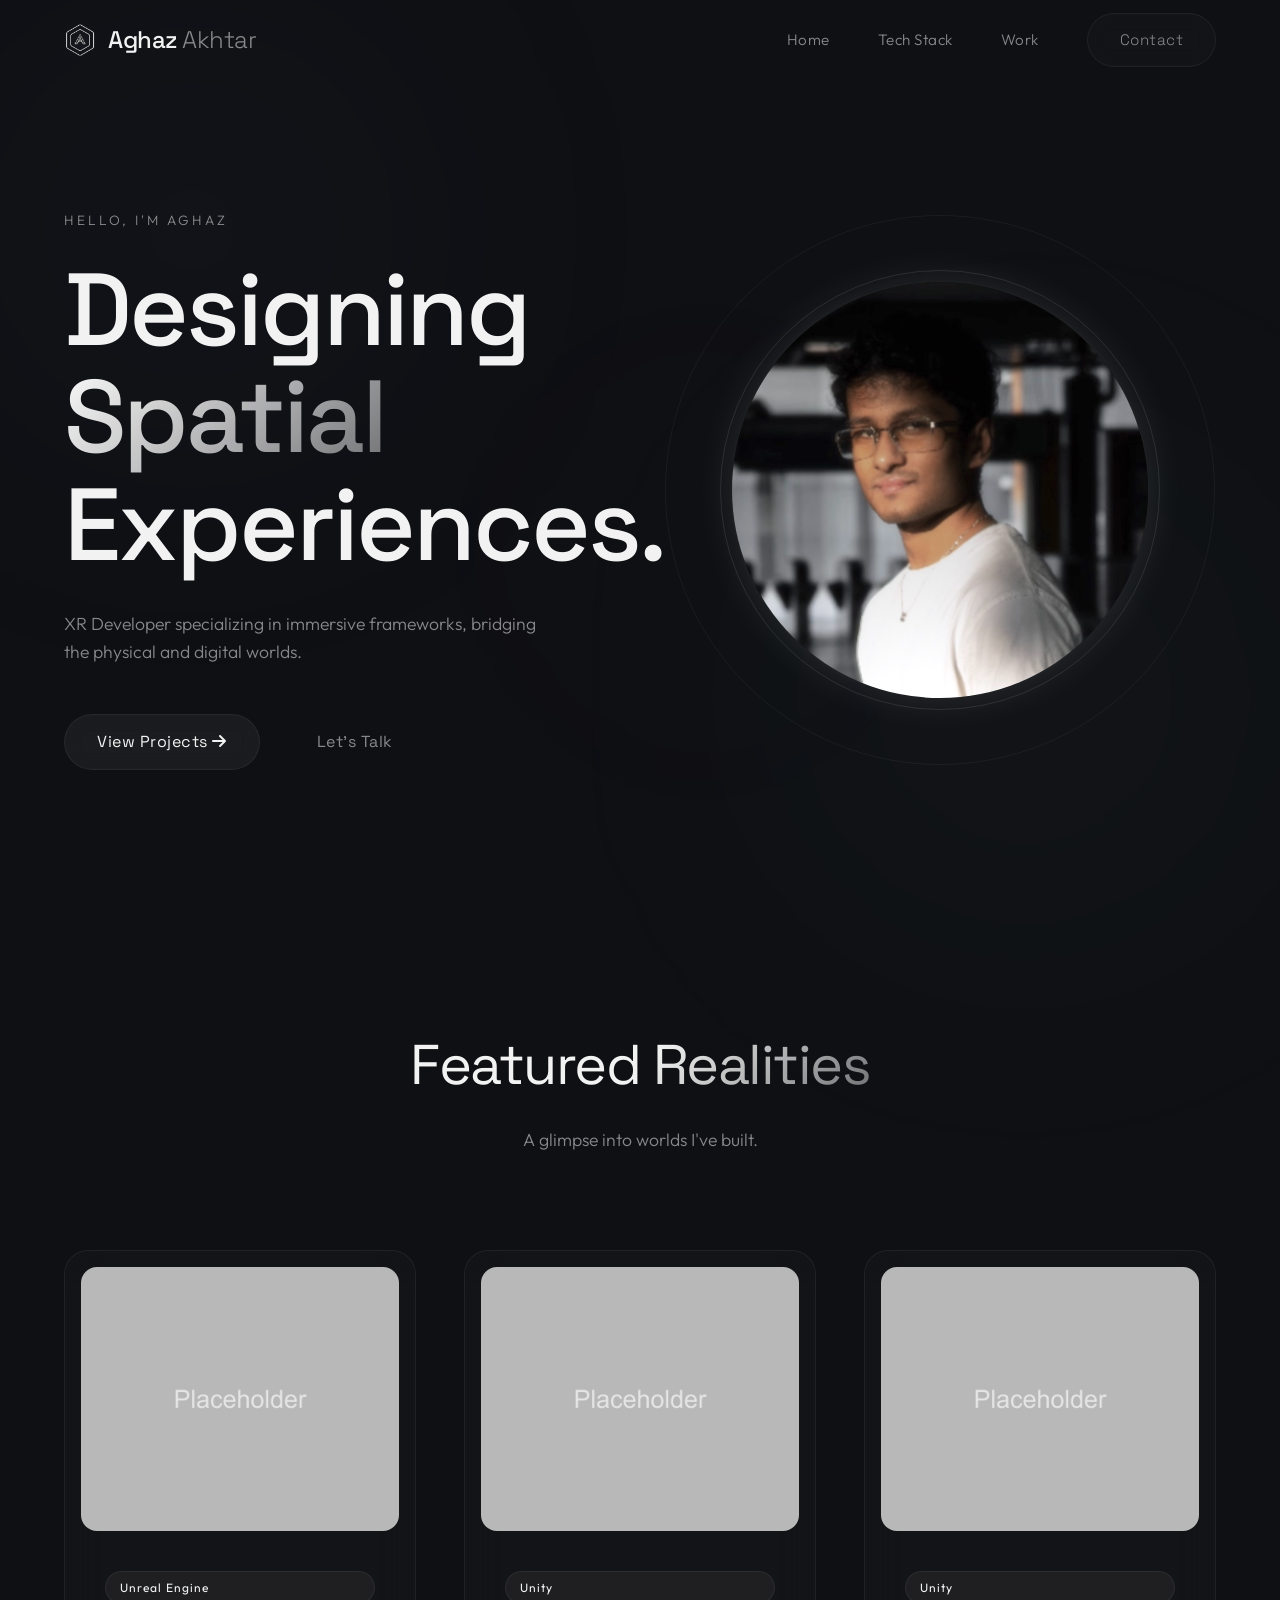
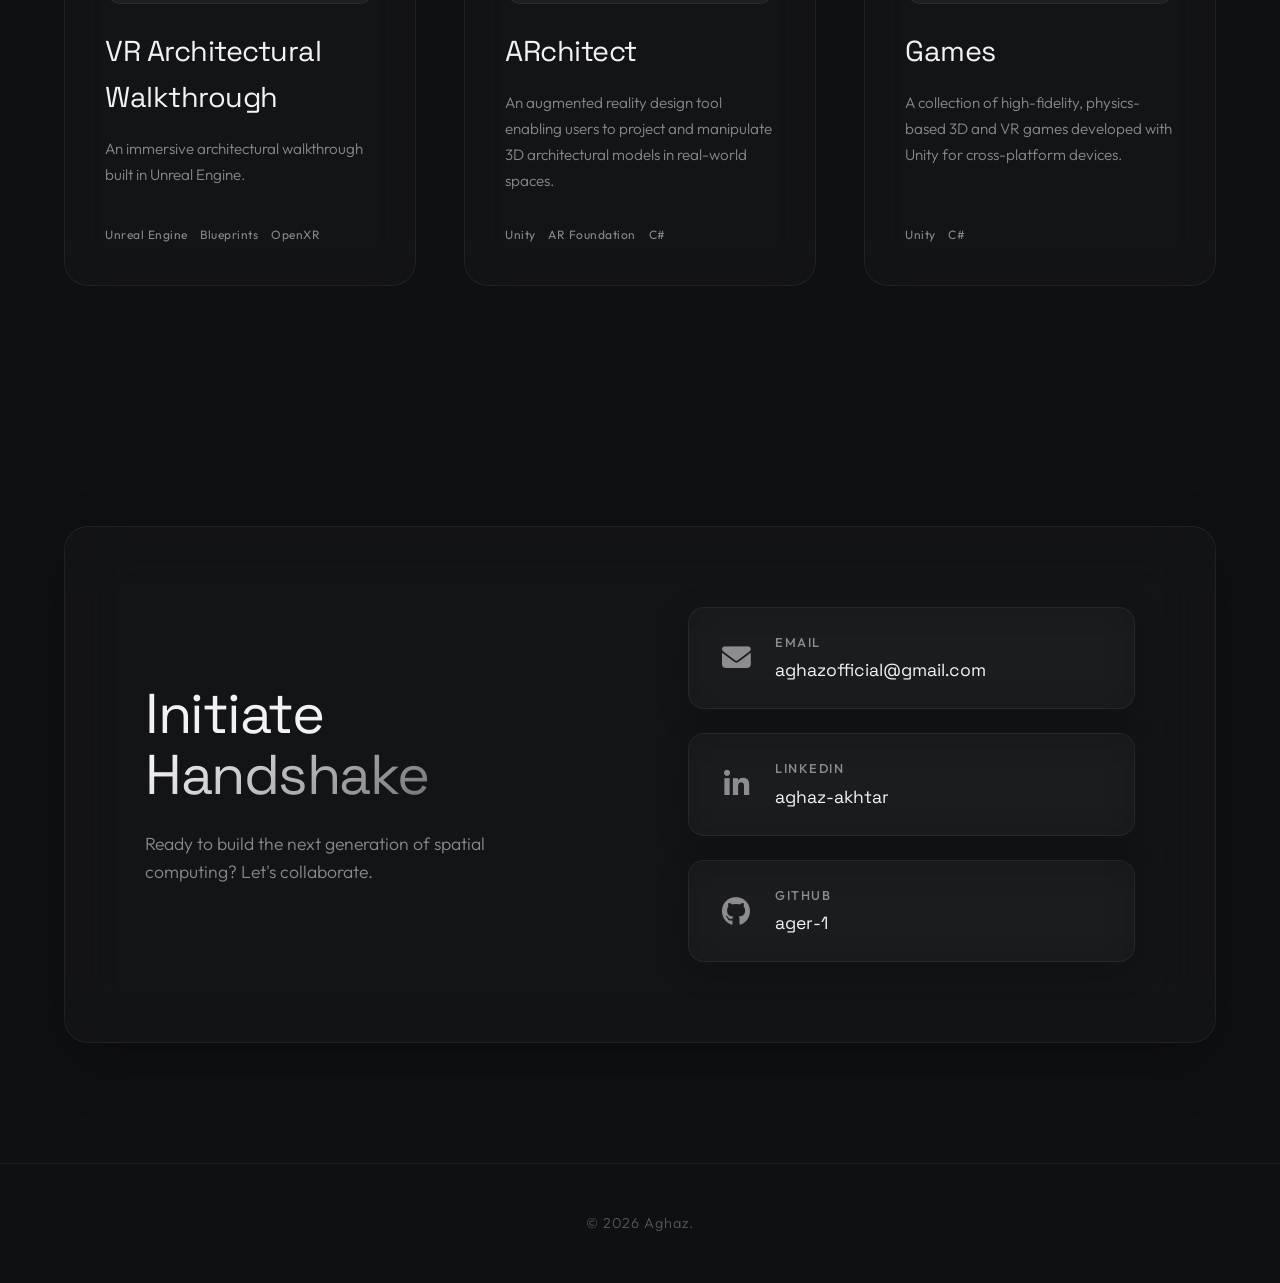
==== index.html @ 3c0ccfeb "Update index.html" ====
<!DOCTYPE html>
<html lang="en">

<head>
    <meta charset="UTF-8">
    <meta name="viewport" content="width=device-width, initial-scale=1.0">
    <title>Aghaz | Spatial & XR Developer</title>
    <link rel="icon" href="assets/icon.png" type="image/png">
    <!-- Modern Tech Fonts -->
    <link rel="preconnect" href="https://fonts.googleapis.com">
    <link rel="preconnect" href="https://fonts.gstatic.com" crossorigin>
    <link
        href="https://fonts.googleapis.com/css2?family=Outfit:wght@200;400;600;800&family=Space+Grotesk:wght@300;500;700&display=swap"
        rel="stylesheet">
    <!-- FontAwesome for standard icons -->
    <link rel="stylesheet" href="https://cdnjs.cloudflare.com/ajax/libs/font-awesome/6.4.0/css/all.min.css">
    <!-- Core Styles -->
    <link rel="stylesheet" href="style.css">
</head>

<body>

    <!-- Background Orbs for ambient lighting -->
    <div class="orb orb-1"></div>
    <div class="orb orb-2"></div>
    <div class="orb orb-3"></div>
    <div class="glow-grid"></div>

    <nav class="glass-nav">
        <div class="nav-container">
            <a href="index.html" class="logo-wrapper">
                <img src="assets/icon.png" alt="Logo" class="logo-icon" width="32" height="32">
                <span class="logo">Aghaz<span class="xr"> Akhtar</span></span>
            </a>
            <ul class="nav-links">
                <li><a href="index.html">Home</a></li>
                <li><a href="tech-stack.html">Tech Stack</a></li>
                <li><a href="work.html">Work</a></li>
                <li><a href="#contact" class="btn-glow">Contact</a></li>
            </ul>
            <div class="mobile-menu-btn"><i class="fas fa-bars"></i></div>
        </div>
    </nav>

    <main>
        <!-- Hero Section -->
        <section id="home" class="hero">
            <div class="hero-content reveal">
                <p class="subtitle">Hello, I'm Aghaz</p>
                <h1 class="title-primary">
                    Designing <br>
                    <span class="text-gradient">Spatial</span> <br>
                    Experiences.
                </h1>
                <p class="hero-desc">
                    XR Developer specializing in immersive frameworks, bridging the physical and digital
                    worlds.
                </p>
                <div class="hero-btns">
                    <a href="work.html" class="btn-primary">View Projects <i class="fa-solid fa-arrow-right"></i></a>
                    <a href="#contact" class="btn-secondary">Let's Talk</a>
                </div>
            </div>
            <div class="hero-hologram reveal delay-1">
                <div class="holo-box">
                    <img src="assets/main-img.PNG" alt="Aghaz Akhtar" class="hero-profile-img">
                    <div class="holo-ring hover-orbit"></div>
                    <div class="holo-ring orbit-reverse"></div>
                </div>
            </div>
        </section>



        <!-- Projects Section -->
        <section id="projects" class="projects-section section-padding">
            <div class="section-header reveal">
                <h2>Featured <span class="text-gradient">Realities</span></h2>
                <p>A glimpse into worlds I've built.</p>
            </div>

            <div class="projects-grid">
                <!-- Project 1 -->
                <div class="project-card tilt-card reveal">
                    <div class="card-inner">
                        <div class="card-img">
                            <img src="assets/f4b83d56-b4f0-48fc-87fa-9a10b0dc4668.png"
                                alt="VR Architectural Walkthrough">
                            <a href="work.html#VR-Arch-Walkthrough" class="card-overlay glass">
                                <span><i class="fa-solid fa-play"></i>Go to Project</span>
                            </a>
                        </div>
                        <div class="card-content">
                            <span class="badge">Unreal Engine</span>
                            <h3>VR Architectural Walkthrough</h3>
                            <p>An immersive architectural walkthrough built in Unreal Engine.</p>
                            <div class="card-tech">
                                <span>Unreal Engine</span><span>Blueprints</span><span>OpenXR</span>
                            </div>
                        </div>
                    </div>
                </div>

                <!-- Project 2 -->
                <div class="project-card tilt-card reveal delay-1">
                    <div class="card-inner">
                        <div class="card-img">
                            <img src="assets/f4b83d56-b4f0-48fc-87fa-9a10b0dc4668.png" alt="AR Architectural Design">
                            <a href="work.html#ARchitect" class="card-overlay glass">
                                <span><i class="fa-solid fa-link"></i>Go to Project</span>
                            </a>
                        </div>
                        <div class="card-content">
                            <span class="badge">Unity</span>
                            <h3>ARchitect</h3>
                            <p>An augmented reality design tool enabling users to project and manipulate 3D
                                architectural models in real-world spaces.</p>
                            <div class="card-tech">
                                <span>Unity</span><span>AR Foundation</span><span>C#</span>
                            </div>
                        </div>
                    </div>
                </div>

                <!-- Project 3 -->
                <div class="project-card tilt-card reveal delay-2">
                    <div class="card-inner">
                        <div class="card-img">
                            <img src="assets/f4b83d56-b4f0-48fc-87fa-9a10b0dc4668.png" alt="Unity XR Games">
                            <a href="work.html#Games" class="card-overlay glass">
                                <span><i class="fa-brands fa-app-store-ios"></i>Go to Project</span>
                            </a>
                        </div>
                        <div class="card-content">
                            <span class="badge">Unity</span>
                            <h3>Games</h3>
                            <p>A collection of high-fidelity, physics-based 3D and VR games developed with Unity for
                                cross-platform devices.</p>
                            <div class="card-tech">
                                <span>Unity</span><span>C#</span>
                            </div>
                        </div>
                    </div>
                </div>
            </div>
        </section>

        <!-- Contact Section -->
        <section id="contact" class="contact-section section-padding reveal">
            <div class="contact-container">
                <div class="contact-info">
                    <h2>Initiate <br><span class="text-gradient">Handshake</span></h2>
                    <p>Ready to build the next generation of spatial computing? Let's collaborate.</p>
                </div>
                <div class="contact-links">
                    <a href="mailto:aghazofficial@gmail.com" class="contact-card glass">
                        <i class="fa-solid fa-envelope"></i>
                        <div class="contact-card-content">
                            <span class="contact-label">Email</span>
                            <span class="contact-value">aghazofficial@gmail.com</span>
                        </div>
                        <i class="fa-solid fa-arrow-up-right-from-square contact-arrow"></i>
                    </a>
                    <a href="https://www.linkedin.com/in/aghaz-akhtar/" target="_blank" rel="noopener noreferrer"
                        class="contact-card glass">
                        <i class="fa-brands fa-linkedin-in"></i>
                        <div class="contact-card-content">
                            <span class="contact-label">LinkedIn</span>
                            <span class="contact-value">aghaz-akhtar</span>
                        </div>
                        <i class="fa-solid fa-arrow-up-right-from-square contact-arrow"></i>
                    </a>
                    <a href="https://github.com/ager-1" target="_blank" rel="noopener noreferrer"
                        class="contact-card glass">
                        <i class="fa-brands fa-github"></i>
                        <div class="contact-card-content">
                            <span class="contact-label">GitHub</span>
                            <span class="contact-value">ager-1</span>
                        </div>
                        <i class="fa-solid fa-arrow-up-right-from-square contact-arrow"></i>
                    </a>
                </div>
            </div>
        </section>

    </main>

    <footer class="footer">
        <p>© 2026 Aghaz.</p>
    </footer>

    <script src="script.js"></script>
</body>

</html>
---- style.css ----
:root {
    /* Color Palette */
    --bg-dark: #0f1013;
    --text-main: rgba(255, 255, 255, 0.95);
    --text-muted: rgba(255, 255, 255, 0.5);
    
    /* Frosted Glass Aesthetics */
    --glass-bg: rgba(255, 255, 255, 0.02);
    --glass-bg-hover: rgba(255, 255, 255, 0.04);
    --glass-border: rgba(255, 255, 255, 0.06);
    --glass-border-hover: rgba(255, 255, 255, 0.15);
    
    /* Soft Accents */
    --accent-light: rgba(255, 255, 255, 0.8);
    --accent-subtle: rgba(255, 255, 255, 0.2);
    
    /* Typography */
    --font-heading: 'Space Grotesk', sans-serif;
    --font-body: 'Outfit', sans-serif;
    
    /* Spacing */
    --nav-height: 80px;
    --radius-lg: 24px;
    --radius-md: 16px;
    --radius-sm: 8px;
    
    /* Transitions */
    --trans-smooth: all 0.5s cubic-bezier(0.25, 0.8, 0.25, 1);
}

* {
    margin: 0;
    padding: 0;
    box-sizing: border-box;
}

html {
    scroll-behavior: smooth;
}

body {
    background-color: var(--bg-dark);
    color: var(--text-main);
    font-family: var(--font-body);
    overflow-x: hidden;
    line-height: 1.6;
}

/* -------------------
   Background Effects
   ------------------- */
.glow-grid {
    position: fixed;
    top: 0;
    left: 0;
    width: 100vw;
    height: 100vh;
    background-image: radial-gradient(rgba(255, 255, 255, 0.02) 1px, transparent 1px);
    background-size: 40px 40px;
    z-index: -2;
    pointer-events: none;
    opacity: 0.5;
}

.orb {
    position: fixed;
    border-radius: 50%;
    filter: blur(150px);
    z-index: -1;
    pointer-events: none;
    opacity: 0.6;
}

.orb-1 {
    top: -10%;
    left: -10%;
    width: 50vw;
    height: 50vw;
    background: radial-gradient(circle, rgba(140, 160, 255, 0.12) 0%, rgba(0,0,0,0) 70%);
}

.orb-2 {
    bottom: -20%;
    right: -10%;
    width: 60vw;
    height: 60vw;
    background: radial-gradient(circle, rgba(160, 240, 255, 0.08) 0%, rgba(0,0,0,0) 70%);
}

.orb-3 {
    top: 40%;
    left: 40%;
    width: 30vw;
    height: 30vw;
    background: radial-gradient(circle, rgba(230, 200, 255, 0.08) 0%, rgba(0,0,0,0) 70%);
    animation: drift 30s infinite alternate cubic-bezier(0.5, 0, 0.5, 1);
}

@keyframes drift {
    0% { transform: translate(0, 0); }
    100% { transform: translate(15vw, 15vh); }
}

/* -------------------
   Utilities
   ------------------- */
.text-gradient {
    /* Subtle silver/white shine */
    background: linear-gradient(135deg, rgba(255,255,255,1) 0%, rgba(255,255,255,0.4) 100%);
    -webkit-background-clip: text;
    -webkit-text-fill-color: transparent;
    background-clip: text;
}

.glass {
    background: var(--glass-bg);
    backdrop-filter: blur(24px) saturate(120%);
    -webkit-backdrop-filter: blur(24px) saturate(120%);
    border: 1px solid var(--glass-border);
    box-shadow: 0 8px 32px 0 rgba(0, 0, 0, 0.2);
}

.glass-dark {
    background: rgba(10, 10, 15, 0.3);
    backdrop-filter: blur(24px) saturate(120%);
    -webkit-backdrop-filter: blur(24px) saturate(120%);
    border: 1px solid var(--glass-border);
    box-shadow: 0 4px 24px rgba(0, 0, 0, 0.3);
}

.section-padding {
    padding: 120px 5%;
}

.w-100 { width: 100%; }

/* Buttons */
.btn-primary, .btn-secondary, .btn-glow {
    display: inline-block;
    padding: 14px 32px;
    border-radius: 50px;
    font-weight: 400;
    font-family: var(--font-heading);
    letter-spacing: 0.5px;
    text-decoration: none;
    transition: var(--trans-smooth);
    cursor: pointer;
    border: 1px solid var(--glass-border);
}

.btn-primary {
    background: rgba(255, 255, 255, 0.05);
    color: var(--text-main);
    backdrop-filter: blur(10px);
    -webkit-backdrop-filter: blur(10px);
}

.btn-primary:hover {
    background: rgba(255, 255, 255, 0.1);
    border-color: var(--glass-border-hover);
    transform: translateY(-2px);
    box-shadow: 0 8px 24px rgba(0, 0, 0, 0.2);
}

.btn-secondary {
    background: transparent;
    color: var(--text-muted);
    border: 1px solid transparent;
}

.btn-secondary:hover {
    color: var(--text-main);
}

.btn-glow {
    background: rgba(255, 255, 255, 0.02);
    border: 1px solid var(--glass-border);
    color: var(--text-main);
    backdrop-filter: blur(10px);
}

.btn-glow:hover {
    background: rgba(255, 255, 255, 0.1);
    border-color: rgba(255, 255, 255, 0.3);
}

/* -------------------
   Navigation
   ------------------- */
.glass-nav {
    position: fixed;
    top: 0;
    width: 100%;
    z-index: 100;
    transition: var(--trans-smooth);
    background: transparent;
}

.glass-nav.scrolled {
    background: rgba(15, 16, 19, 0.5);
    backdrop-filter: blur(24px) saturate(120%);
    -webkit-backdrop-filter: blur(24px) saturate(120%);
    border-bottom: 1px solid var(--glass-border);
}

.nav-container {
    display: flex;
    justify-content: space-between;
    align-items: center;
    height: var(--nav-height);
    max-width: 1400px;
    margin: 0 auto;
    padding: 0 5%;
}

.logo-wrapper {
    display: flex;
    align-items: center;
    gap: 0.75rem;
    text-decoration: none;
    transition: var(--trans-smooth);
}

.logo-wrapper:hover {
    opacity: 0.9;
    transform: translateY(-1px);
}

.logo-icon {
    width: 32px;
    height: 32px;
    object-fit: contain;
    filter: drop-shadow(0 0 8px rgba(255, 255, 255, 0.15));
    transition: var(--trans-smooth);
}

.logo-wrapper:hover .logo-icon {
    filter: drop-shadow(0 0 12px rgba(255, 255, 255, 0.3));
    transform: scale(1.05);
}

.logo {
    font-family: var(--font-heading);
    font-size: 1.5rem;
    font-weight: 500;
    letter-spacing: -0.5px;
    color: var(--text-main);
    margin: 0;
}

.xr {
    color: var(--text-muted);
    font-weight: 300;
}

.nav-links {
    display: flex;
    list-style: none;
    gap: 3rem;
    align-items: center;
}

.nav-links a {
    color: var(--text-muted);
    text-decoration: none;
    font-weight: 300;
    font-size: 0.95rem;
    letter-spacing: 0.5px;
    transition: var(--trans-smooth);
}

.nav-links a:hover, .nav-links a.active {
    color: var(--text-main);
}

.mobile-menu-btn {
    display: none;
    font-size: 1.2rem;
    cursor: pointer;
    color: var(--text-main);
}

/* -------------------
   Hero Section
   ------------------- */
.hero {
    min-height: 100vh;
    display: flex;
    align-items: center;
    justify-content: space-between;
    padding: 0 5%;
    max-width: 1400px;
    margin: 0 auto;
    padding-top: var(--nav-height);
}

.hero-content {
    flex: 1;
    max-width: 650px;
}

.subtitle {
    font-family: var(--font-body);
    color: var(--text-muted);
    font-weight: 300;
    letter-spacing: 3px;
    text-transform: uppercase;
    font-size: 0.85rem;
    margin-bottom: 1.5rem;
}

.title-primary {
    font-family: var(--font-heading);
    font-size: clamp(3.5rem, 8vw, 6.5rem);
    line-height: 1.05;
    margin-bottom: 2rem;
    font-weight: 500;
    letter-spacing: -3px;
}

.hero-desc {
    font-size: 1.1rem;
    color: var(--text-muted);
    font-weight: 300;
    margin-bottom: 3rem;
    max-width: 480px;
}

.hero-btns {
    display: flex;
    gap: 1.5rem;
    align-items: center;
}

/* Minimalist Ring Animation for Hero */
.hero-hologram {
    flex: 1;
    display: flex;
    justify-content: center;
    perspective: 1000px;
}

.holo-box {
    position: relative;
    width: 550px;
    height: 550px;
    transform-style: preserve-3d;
    animation: float 8s ease-in-out infinite;
}

.hero-profile-img {
    position: absolute;
    top: 50%;
    left: 50%;
    transform: translate(-50%, -50%);
    width: 420px;
    height: 420px;
    object-fit: cover;
    border-radius: 50%;
    border: 2px solid var(--glass-border);
    box-shadow: 0 0 40px rgba(255, 255, 255, 0.1);
    z-index: 2;
    transition: var(--trans-smooth);
    filter: grayscale(20%);
}

.hero-profile-img:hover {
    filter: grayscale(0%);
    box-shadow: 0 0 60px rgba(255, 255, 255, 0.2);
    border-color: var(--glass-border-hover);
    transform: translate(-50%, -50%) scale(1.02);
}

.holo-ring {
    position: absolute;
    top: 0;
    left: 0;
    width: 100%;
    height: 100%;
    border: 1px solid rgba(255, 255, 255, 0.15);
    border-radius: 50%;
}

.hover-orbit {
    animation: orbitX 20s linear infinite;
    border-color: rgba(255, 255, 255, 0.05);
}

.orbit-reverse {
    border-color: rgba(255, 255, 255, 0.1);
    animation: orbitY 25s linear infinite reverse;
    width: 80%;
    height: 80%;
    top: 10%;
    left: 10%;
}

@keyframes float {
    0%, 100% { transform: translateY(0) rotateX(15deg) rotateY(15deg); }
    50% { transform: translateY(-20px) rotateX(20deg) rotateY(10deg); }
}

@keyframes pulse {
    0% { transform: translate(-50%, -50%) scale(0.95); opacity: 0.6; }
    100% { transform: translate(-50%, -50%) scale(1.05); opacity: 1; }
}

@keyframes orbitX {
    0% { transform: rotateX(0deg) rotateY(0deg) rotateZ(0deg); }
    100% { transform: rotateX(360deg) rotateY(180deg) rotateZ(360deg); }
}

@keyframes orbitY {
    0% { transform: rotateX(45deg) rotateY(0deg) rotateZ(0deg); }
    100% { transform: rotateX(45deg) rotateY(360deg) rotateZ(360deg); }
}

/* -------------------
   Skills Marquee
   ------------------- */
.skills-banner {
    padding: 30px 0;
    background: rgba(255, 255, 255, 0.01);
    border-top: 1px solid var(--glass-border);
    border-bottom: 1px solid var(--glass-border);
    overflow: hidden;
}

.marquee-wrapper {
    display: flex;
    width: max-content;
}

.marquee {
    display: flex;
    align-items: center;
    gap: 4rem;
    animation: scroll-left 80s linear infinite;
    padding-right: 4rem;
}

.marquee-item {
    display: flex;
    align-items: center;
    gap: 0.75rem;
}

.marquee span {
    font-family: var(--font-heading);
    font-size: 1.2rem;
    font-weight: 300;
    letter-spacing: 2px;
    color: var(--text-muted);
}

.marquee i {
    font-size: 1.5rem;
    color: var(--text-muted);
    opacity: 0.5;
}

@keyframes scroll-left {
    0% { transform: translateX(0); }
    100% { transform: translateX(-50%); }
}

/* -------------------
   Projects Section
   ------------------- */
.section-header {
    text-align: center;
    margin-bottom: 6rem;
}

.section-header h2 {
    font-family: var(--font-heading);
    font-size: 3.5rem;
    font-weight: 400;
    letter-spacing: -1.5px;
    margin-bottom: 1rem;
}

.section-header p {
    color: var(--text-muted);
    font-size: 1.1rem;
    font-weight: 300;
}

.projects-grid {
    display: grid;
    grid-template-columns: repeat(auto-fit, minmax(350px, 1fr));
    gap: 3rem;
    max-width: 1400px;
    margin: 0 auto;
}

/* Minimalist Tilt Card */
.tilt-card {
    perspective: 1500px;
    display: flex;
    flex-direction: column;
}

.card-inner {
    border-radius: var(--radius-lg);
    background: var(--glass-bg);
    border: 1px solid var(--glass-border);
    backdrop-filter: blur(20px);
    -webkit-backdrop-filter: blur(20px);
    overflow: hidden;
    transition: transform 0.2s ease-out, box-shadow 0.2s ease-out, border 0.5s ease;
    transform-style: preserve-3d;
    position: relative;
    display: flex;
    flex-direction: column;
    height: 100%;
    flex-grow: 1;
}

.card-inner:hover {
    border-color: var(--glass-border-hover);
}

.card-img {
    height: 280px;
    position: relative;
    overflow: hidden;
    padding: 1rem;
    padding-bottom: 0;
}

.card-img img {
    width: 100%;
    height: 100%;
    object-fit: cover;
    border-radius: var(--radius-md);
    transition: transform 0.8s cubic-bezier(0.25, 0.8, 0.25, 1);
    filter: brightness(0.9) grayscale(20%);
}

.card-inner:hover .card-img img {
    transform: scale(1.03);
    filter: brightness(1) grayscale(0%);
}

.card-content {
    padding: 2.5rem;
    position: relative;
    z-index: 2;
    transform: translateZ(30px);
    display: flex;
    flex-direction: column;
    flex-grow: 1;
}

.badge {
    display: inline-block;
    padding: 6px 14px;
    border-radius: 50px;
    font-size: 0.75rem;
    font-weight: 400;
    letter-spacing: 1px;
    background: rgba(255, 255, 255, 0.05);
    border: 1px solid var(--glass-border);
    color: var(--text-main);
    margin-bottom: 1.5rem;
}

.card-content h3 {
    font-family: var(--font-heading);
    font-size: 1.8rem;
    font-weight: 400;
    letter-spacing: -0.5px;
    margin-bottom: 1rem;
}

.card-content p {
    color: var(--text-muted);
    font-size: 0.95rem;
    font-weight: 300;
    margin-bottom: 2rem;
    line-height: 1.7;
}

.card-tech {
    display: flex;
    gap: 0.8rem;
    flex-wrap: wrap;
    margin-top: auto;
}

.card-tech span {
    font-size: 0.75rem;
    color: var(--text-muted);
    letter-spacing: 0.5px;
}

/* Project Card Hover Overlay */
.card-overlay {
    position: absolute;
    top: 1rem;
    left: 1rem;
    right: 1rem;
    bottom: 0;
    border-radius: var(--radius-md);
    display: flex;
    justify-content: center;
    align-items: center;
    opacity: 0;
    transition: var(--trans-smooth);
    z-index: 3;
    text-decoration: none;
    color: var(--text-main);
    font-family: var(--font-heading);
    font-weight: 500;
    font-size: 1rem;
    letter-spacing: 1px;
}

.card-inner:hover .card-overlay {
    opacity: 1;
}

.card-overlay span {
    background: rgba(255, 255, 255, 0.1);
    border: 1px solid rgba(255, 255, 255, 0.2);
    padding: 10px 22px;
    border-radius: 50px;
    display: flex;
    align-items: center;
    gap: 0.6rem;
    transition: var(--trans-smooth);
}

.card-overlay:hover span {
    background: rgba(255, 255, 255, 0.2);
    border-color: rgba(255, 255, 255, 0.4);
    transform: scale(1.05);
}

/* -------------------
   Contact Section
   ------------------- */
.contact-container {
    display: grid;
    grid-template-columns: 1fr 1fr;
    gap: 6rem;
    max-width: 1200px;
    margin: 0 auto;
    padding: 5rem;
    border-radius: var(--radius-lg);
    background: var(--glass-bg);
    border: 1px solid var(--glass-border);
    backdrop-filter: blur(30px);
    -webkit-backdrop-filter: blur(30px);
    box-shadow: 0 20px 60px rgba(0, 0, 0, 0.2);
}

.contact-info {
    display: flex;
    flex-direction: column;
    justify-content: center;
}

.contact-info h2 {
    font-family: var(--font-heading);
    font-size: 3.5rem;
    font-weight: 400;
    letter-spacing: -1.5px;
    line-height: 1.1;
    margin-bottom: 1.5rem;
}

.contact-info p {
    color: var(--text-muted);
    font-size: 1.1rem;
    font-weight: 300;
    max-width: 400px;
}

.contact-links {
    display: flex;
    flex-direction: column;
    gap: 1.5rem;
    justify-content: center;
}

.contact-card {
    display: flex;
    align-items: center;
    gap: 1.5rem;
    padding: 1.5rem 2rem;
    border-radius: var(--radius-md);
    text-decoration: none;
    color: var(--text-main);
    transition: var(--trans-smooth);
    border: 1px solid var(--glass-border);
}

.contact-card i:first-child {
    font-size: 1.8rem;
    color: var(--text-muted);
    transition: var(--trans-smooth);
    width: 30px;
    text-align: center;
}

.contact-card-content {
    display: flex;
    flex-direction: column;
    gap: 0.25rem;
}

.contact-label {
    font-size: 0.8rem;
    text-transform: uppercase;
    letter-spacing: 1.5px;
    color: var(--text-muted);
    font-weight: 500;
}

.contact-value {
    font-family: var(--font-heading);
    font-size: 1.1rem;
    font-weight: 400;
    transition: var(--trans-smooth);
}

.contact-arrow {
    margin-left: auto;
    font-size: 0.9rem;
    color: var(--text-muted);
    opacity: 0;
    transform: translate(-10px, 10px);
    transition: var(--trans-smooth);
}

.contact-card:hover {
    background: var(--glass-bg-hover);
    border-color: var(--glass-border-hover);
    transform: translateY(-3px);
    box-shadow: 0 10px 30px rgba(0, 0, 0, 0.2);
}

.contact-card:hover i:first-child {
    color: var(--text-main);
    transform: scale(1.1);
}

.contact-card:hover .contact-value {
    color: #fff;
    text-shadow: 0 0 10px rgba(255, 255, 255, 0.3);
}

.contact-card:hover .contact-arrow {
    opacity: 0.8;
    transform: translate(0, 0);
}

/* -------------------
   Footer
   ------------------- */
.footer {
    text-align: center;
    padding: 3rem;
    border-top: 1px solid var(--glass-border);
}

.footer p {
    color: rgba(255, 255, 255, 0.3);
    font-size: 0.9rem;
    font-weight: 300;
    letter-spacing: 1px;
}

/* -------------------
   Reveal Animations
   ------------------- */
.reveal {
    opacity: 0;
    transform: translateY(40px);
    transition: all 1s cubic-bezier(0.25, 0.8, 0.25, 1);
}

.reveal.active {
    opacity: 1;
    transform: translateY(0);
}

.delay-1 { transition-delay: 0.2s; }
.delay-2 { transition-delay: 0.4s; }

/* -------------------
   Responsive Design
   ------------------- */
@media (max-width: 992px) {
    .hero {
        flex-direction: column;
        text-align: center;
        justify-content: center;
        gap: 4rem;
        padding-top: calc(var(--nav-height) + 2rem);
    }

    .hero-content {
        display: flex;
        flex-direction: column;
        align-items: center;
    }

    .hero-desc {
        margin-bottom: 2rem;
    }

    .contact-container {
        grid-template-columns: 1fr;
        padding: 3rem;
        gap: 3rem;
    }

    .tech-grid {
        grid-template-columns: repeat(auto-fit, minmax(280px, 1fr));
        gap: 1.5rem;
    }
}

@media (max-width: 768px) {
    .mobile-menu-btn {
        display: block;
        z-index: 101;
    }

    .nav-links {
        display: flex;
        flex-direction: column;
        position: fixed;
        top: 0;
        right: -100%;
        width: 100%;
        height: 100vh;
        background: rgba(15, 16, 19, 0.98);
        backdrop-filter: blur(30px) saturate(120%);
        -webkit-backdrop-filter: blur(30px) saturate(120%);
        justify-content: center;
        align-items: center;
        gap: 2.5rem;
        transition: right 0.4s cubic-bezier(0.25, 0.8, 0.25, 1);
        z-index: 100;
        margin: 0;
        padding: 0;
    }

    .nav-links.active {
        right: 0;
    }

    .nav-links a {
        font-size: 1.3rem;
        color: var(--text-muted);
    }

    .nav-links a:hover, .nav-links a.active {
        color: var(--text-main);
    }

    .nav-links .btn-glow {
        padding: 12px 28px;
        background: rgba(255, 255, 255, 0.05);
    }
    
    .title-primary { font-size: 3.5rem; }
    
    .section-padding { padding: 80px 5%; }

    .holo-box {
        width: 320px;
        height: 320px;
    }

    .hero-profile-img {
        width: 240px;
        height: 240px;
    }

    .projects-grid {
        grid-template-columns: repeat(auto-fit, minmax(280px, 1fr));
        gap: 1.5rem;
    }

    .tech-card-body {
        padding: 2rem;
    }
}

@media (max-width: 480px) {
    .title-primary {
        font-size: 2.6rem;
        letter-spacing: -1.5px;
    }

    .hero-desc {
        font-size: 1rem;
        margin-bottom: 2rem;
    }

    .hero-btns {
        flex-direction: column;
        gap: 1rem;
        width: 100%;
    }

    .hero-btns a {
        width: 100%;
        text-align: center;
    }

    .holo-box {
        width: 260px;
        height: 260px;
    }

    .hero-profile-img {
        width: 190px;
        height: 190px;
    }

    .contact-container {
        padding: 2rem 1.25rem;
        gap: 2rem;
    }

    .contact-info h2 {
        font-size: 2.5rem;
        text-align: center;
    }

    .contact-info p {
        text-align: center;
        margin: 0 auto;
    }

    .contact-card {
        padding: 1rem 1.25rem;
        gap: 1rem;
    }

    .contact-card i:first-child {
        font-size: 1.5rem;
        width: 24px;
    }

    .contact-value {
        font-size: clamp(0.9rem, 3.8vw, 1.05rem);
        overflow-wrap: anywhere;
        word-break: break-all;
    }

    .card-content {
        padding: 1.5rem;
    }

    .card-img {
        height: 200px;
    }

    .tech-card-body {
        padding: 1.5rem;
    }
}

/* -------------------
   Tech Stack Page
   ------------------- */
.tech-grid {
    display: grid;
    grid-template-columns: repeat(auto-fit, minmax(480px, 1fr));
    gap: 2.5rem;
    max-width: 1200px;
    margin: 0 auto;
}

.tech-card-body {
    padding: 3rem;
    display: flex;
    flex-direction: column;
    gap: 2rem;
    height: 100%;
}

.tech-card-title {
    font-family: var(--font-heading);
    font-size: 1.6rem;
    font-weight: 500;
    letter-spacing: -0.5px;
    display: flex;
    align-items: center;
    gap: 1rem;
    border-bottom: 1px solid var(--glass-border);
    padding-bottom: 1.25rem;
    margin-bottom: 0.5rem;
}

.tech-card-title i {
    font-size: 1.8rem;
    opacity: 0.8;
}

.tech-list {
    display: flex;
    flex-wrap: wrap;
    gap: 1rem;
}

.tag-pill {
    display: inline-block;
    padding: 8px 18px;
    border-radius: 50px;
    font-size: 0.9rem;
    font-weight: 400;
    letter-spacing: 0.5px;
    background: rgba(255, 255, 255, 0.03);
    border: 1px solid var(--glass-border);
    color: var(--text-main);
    transition: var(--trans-smooth);
}

.tag-pill:hover {
    background: rgba(255, 255, 255, 0.08);
    border-color: var(--glass-border-hover);
}

/* Timeline Layout */
.timeline {
    position: relative;
    max-width: 1000px;
    margin: 0 auto;
    padding: 2rem 0;
}

.timeline::after {
    content: '';
    position: absolute;
    width: 2px;
    background: var(--glass-border);
    top: 0;
    bottom: 0;
    left: 50%;
    margin-left: -1px;
}

.timeline-item {
    padding: 10px 40px;
    position: relative;
    background-color: inherit;
    width: 50%;
    margin-bottom: 2rem;
}

.timeline-item::after {
    content: '';
    position: absolute;
    width: 16px;
    height: 16px;
    left: 0;
    right: auto;
    background-color: var(--bg-dark);
    border: 2px solid var(--text-muted);
    top: 25px;
    transform: translateX(-50%);
    border-radius: 50%;
    z-index: 1;
    transition: var(--trans-smooth);
}

.timeline-item.left {
    left: 50%;
}

.timeline-item.right {
    left: 0;
}

.timeline-item.right::after {
    left: 100%;
    right: auto;
    transform: translateX(-50%);
}

.timeline-content {
    padding: 2rem;
    background: var(--glass-bg);
    border: 1px solid var(--glass-border);
    backdrop-filter: blur(20px);
    -webkit-backdrop-filter: blur(20px);
    border-radius: var(--radius-md);
    transition: var(--trans-smooth);
}

.timeline-item:hover .timeline-content {
    border-color: var(--glass-border-hover);
    background: var(--glass-bg-hover);
}

.timeline-item:hover::after {
    border-color: #fff;
    box-shadow: 0 0 10px rgba(255, 255, 255, 0.5);
}

.timeline-date {
    font-family: var(--font-heading);
    font-size: 0.85rem;
    letter-spacing: 1.5px;
    text-transform: uppercase;
    color: var(--text-muted);
    margin-bottom: 0.5rem;
}

.timeline-content h3 {
    font-family: var(--font-heading);
    font-size: 1.4rem;
    font-weight: 500;
    letter-spacing: -0.5px;
    margin-bottom: 0.25rem;
}

.timeline-role {
    font-size: 0.9rem;
    color: var(--text-muted);
    margin-bottom: 1rem;
    font-weight: 300;
}

.timeline-details {
    list-style: none;
    display: flex;
    flex-direction: column;
    gap: 0.75rem;
}

.timeline-details li {
    font-size: 0.95rem;
    color: var(--text-muted);
    position: relative;
    padding-left: 1.25rem;
    line-height: 1.5;
}

.timeline-details li::before {
    content: '•';
    position: absolute;
    left: 0;
    color: var(--text-main);
}

.timeline-tech-tags {
    display: flex;
    flex-wrap: wrap;
    gap: 0.5rem;
    margin-top: 1.5rem;
}

.timeline-tech-tags span {
    font-size: 0.75rem;
    color: var(--text-muted);
    border: 1px solid var(--glass-border);
    padding: 3px 8px;
    border-radius: 4px;
}

/* Responsiveness for Timeline */
@media (max-width: 768px) {
    .timeline::after {
        left: 31px;
    }
    .timeline-item {
        width: 100%;
        padding-left: 70px;
        padding-right: 25px;
    }
    .timeline-item.left, .timeline-item.right {
        left: 0;
    }
    .timeline-item::after {
        left: 23px !important;
        right: auto !important;
    }
}

/* -------------------
   Work Page
   ------------------- */
.work-container {
    max-width: 1200px;
    margin: 0 auto;
    display: flex;
    flex-direction: column;
    gap: 6rem;
}

.work-row {
    display: flex;
    gap: 4rem;
    align-items: center;
    scroll-margin-top: max(80px, calc(50vh - 220px));
}

.work-row:nth-child(even) {
    flex-direction: row-reverse;
}

.work-media {
    flex: 1.2;
    min-width: 0;
}

.work-info {
    flex: 1;
    display: flex;
    flex-direction: column;
    gap: 1.25rem;
}

.work-info h3 {
    font-family: var(--font-heading);
    font-size: 2rem;
    font-weight: 500;
    letter-spacing: -0.5px;
}

.video-wrapper {
    position: relative;
    padding-bottom: 56.25%; /* 16:9 Aspect Ratio */
    height: 0;
    overflow: hidden;
    border-radius: var(--radius-md);
    border: 1px solid var(--glass-border);
    box-shadow: 0 8px 32px 0 rgba(0, 0, 0, 0.3);
    background: #000;
}

.video-wrapper iframe {
    position: absolute;
    top: 0;
    left: 0;
    width: 100%;
    height: 100%;
    border: 0;
}

.thinking-process {
    margin-top: 1.5rem;
    padding-top: 1.5rem;
    border-top: 1px solid var(--glass-border);
}

.thinking-process h4 {
    font-family: var(--font-heading);
    font-size: 1.1rem;
    font-weight: 500;
    margin-bottom: 0.75rem;
    color: rgba(255, 255, 255, 0.85);
}

.thinking-process p {
    font-size: 0.95rem;
    color: var(--text-muted);
    line-height: 1.7;
}

.placeholder-card {
    display: flex;
    flex-direction: column;
    justify-content: center;
    align-items: center;
    text-align: center;
    border: 1px dashed var(--glass-border-hover);
    background: rgba(255, 255, 255, 0.01);
    border-radius: var(--radius-md);
    padding: 3rem 2rem;
    min-height: 320px;
    box-shadow: 0 8px 32px 0 rgba(0, 0, 0, 0.2);
    transition: var(--trans-smooth);
}

.placeholder-card:hover {
    border-color: rgba(255, 255, 255, 0.3);
    background: rgba(255, 255, 255, 0.02);
}

.placeholder-icon {
    font-size: 3rem;
    color: var(--text-muted);
    margin-bottom: 1.5rem;
    animation: pulse-glow 2s infinite alternate ease-in-out;
}

@keyframes pulse-glow {
    0% { transform: scale(0.95); opacity: 0.5; }
    100% { transform: scale(1.05); opacity: 0.9; }
}

@media (max-width: 992px) {
    .work-row, .work-row:nth-child(even) {
        flex-direction: column;
        gap: 2rem;
    }
    .work-media, .work-info {
        width: 100%;
    }
}
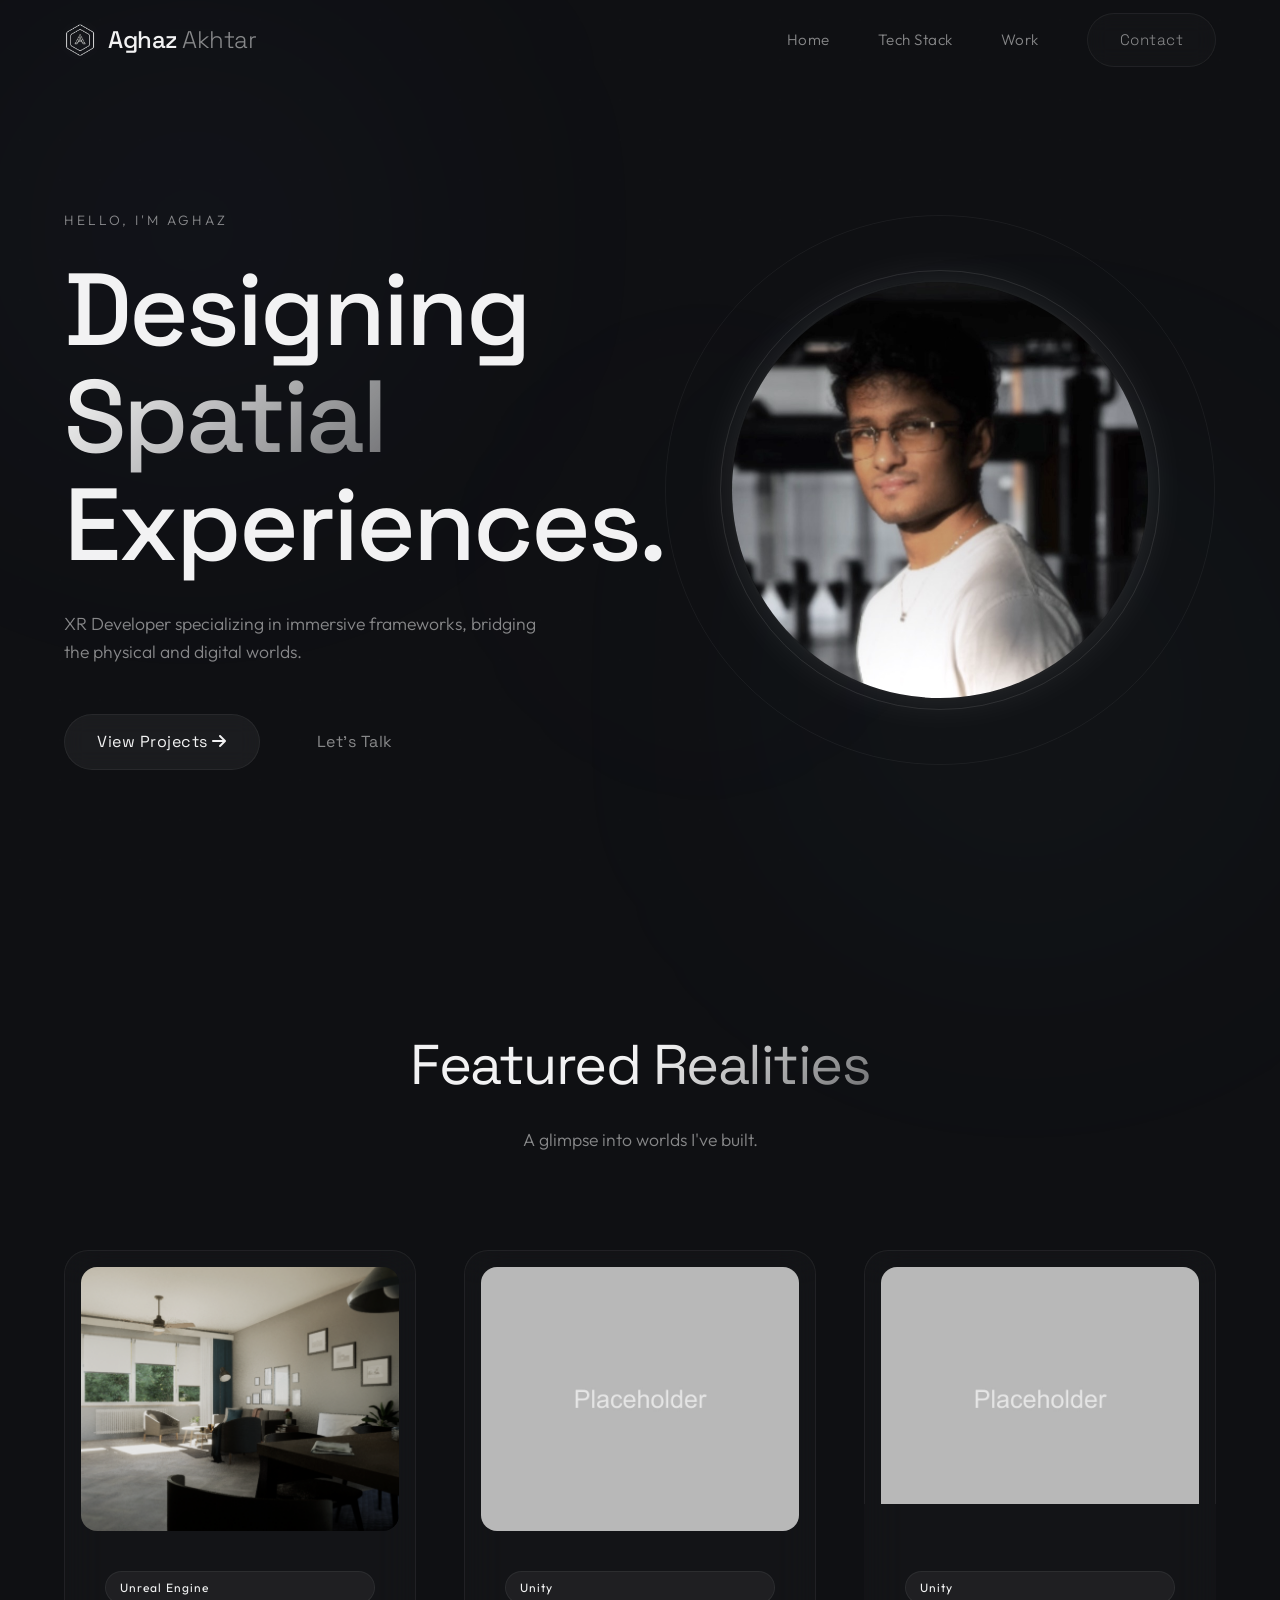
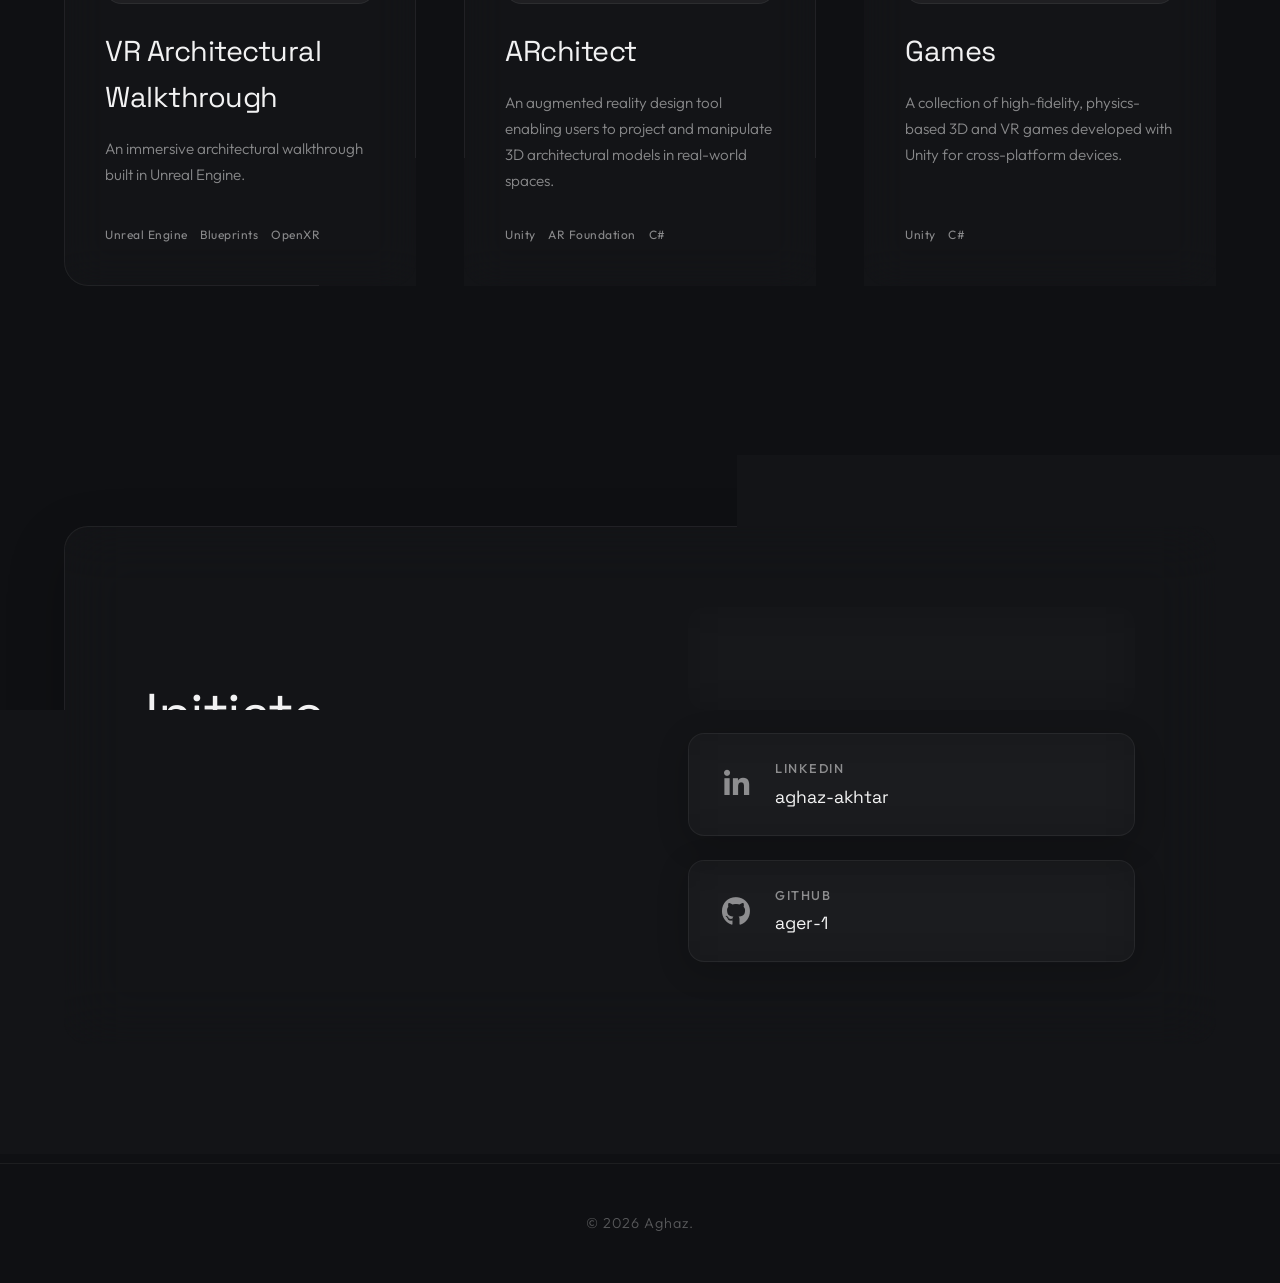
==== commit 73549384: "updated" ====
--- a/index.html
+++ b/index.html
@@ -84,8 +84,7 @@
                 <div class="project-card tilt-card reveal">
                     <div class="card-inner">
                         <div class="card-img">
-                            <img src="assets/f4b83d56-b4f0-48fc-87fa-9a10b0dc4668.png"
-                                alt="VR Architectural Walkthrough">
+                            <img src="assets/VRArch.png" alt="VR Architectural Walkthrough">
                             <a href="work.html#VR-Arch-Walkthrough" class="card-overlay glass">
                                 <span><i class="fa-solid fa-play"></i>Go to Project</span>
                             </a>
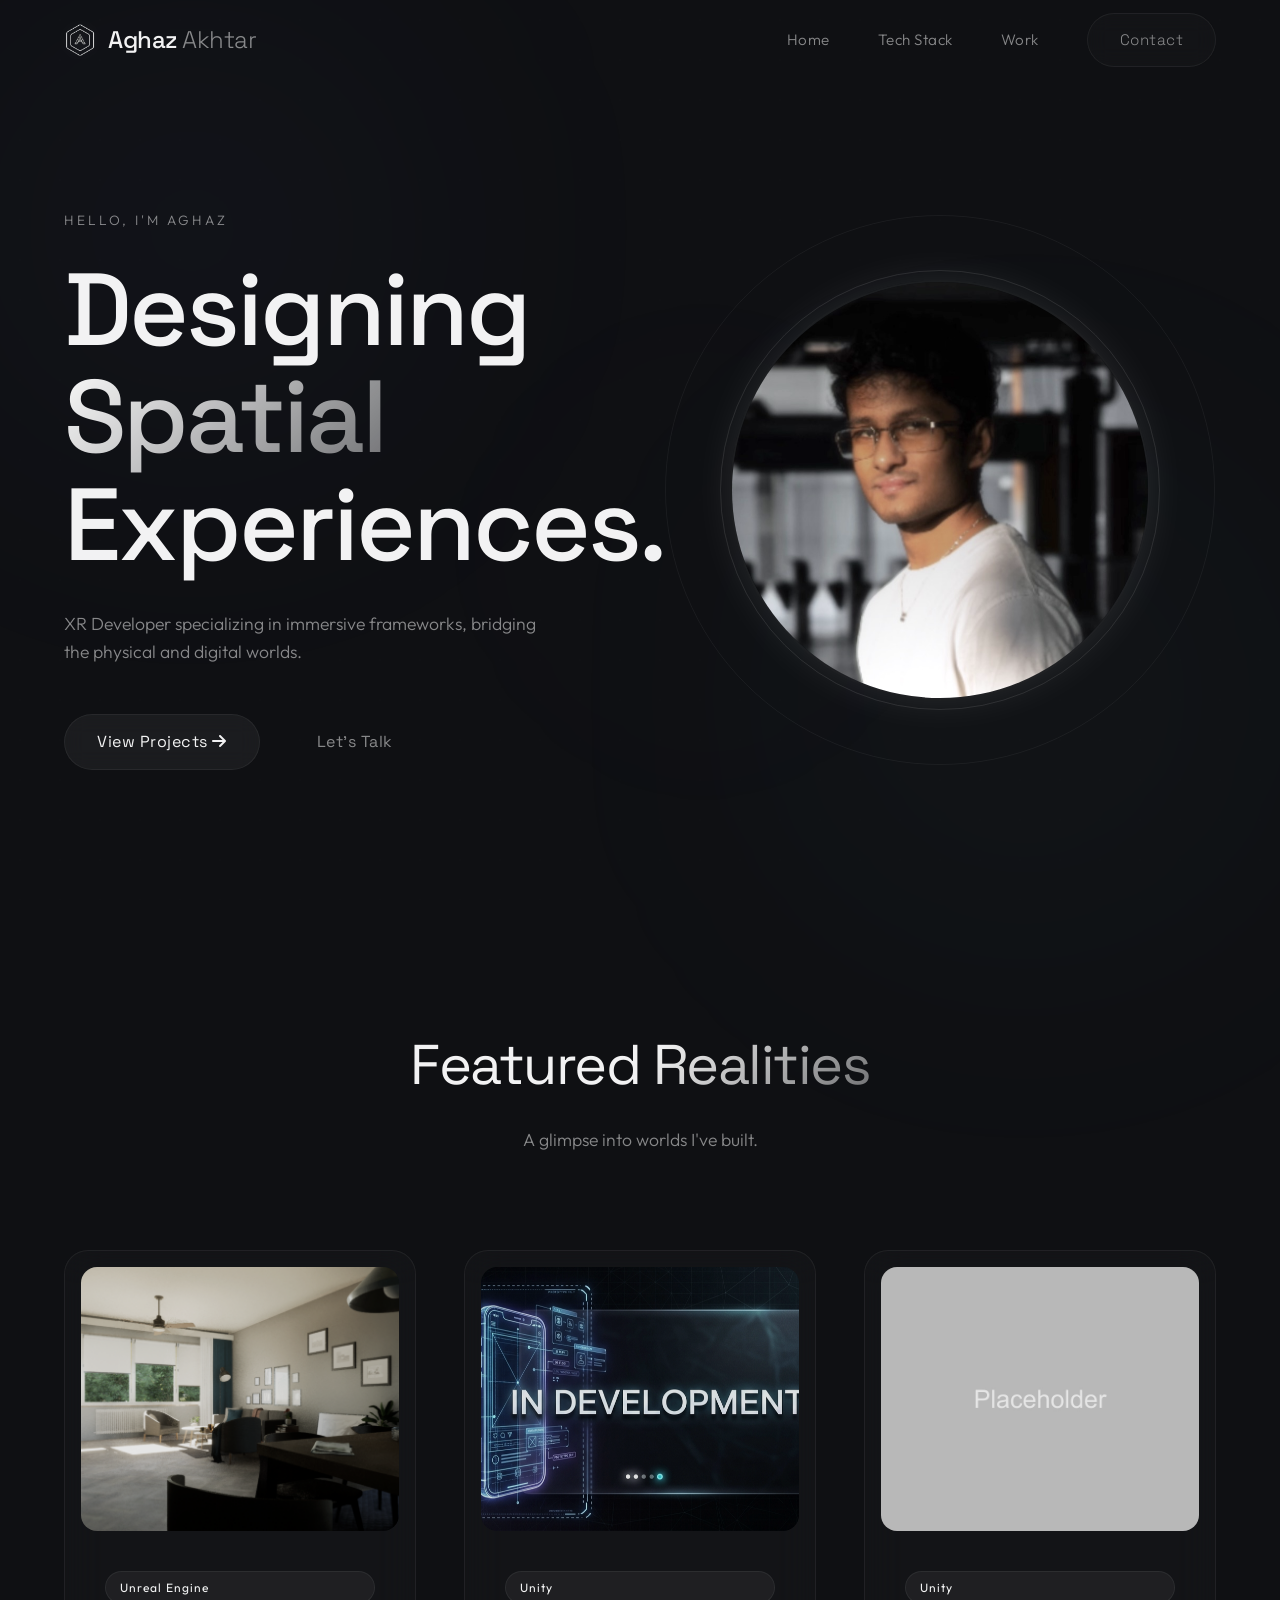
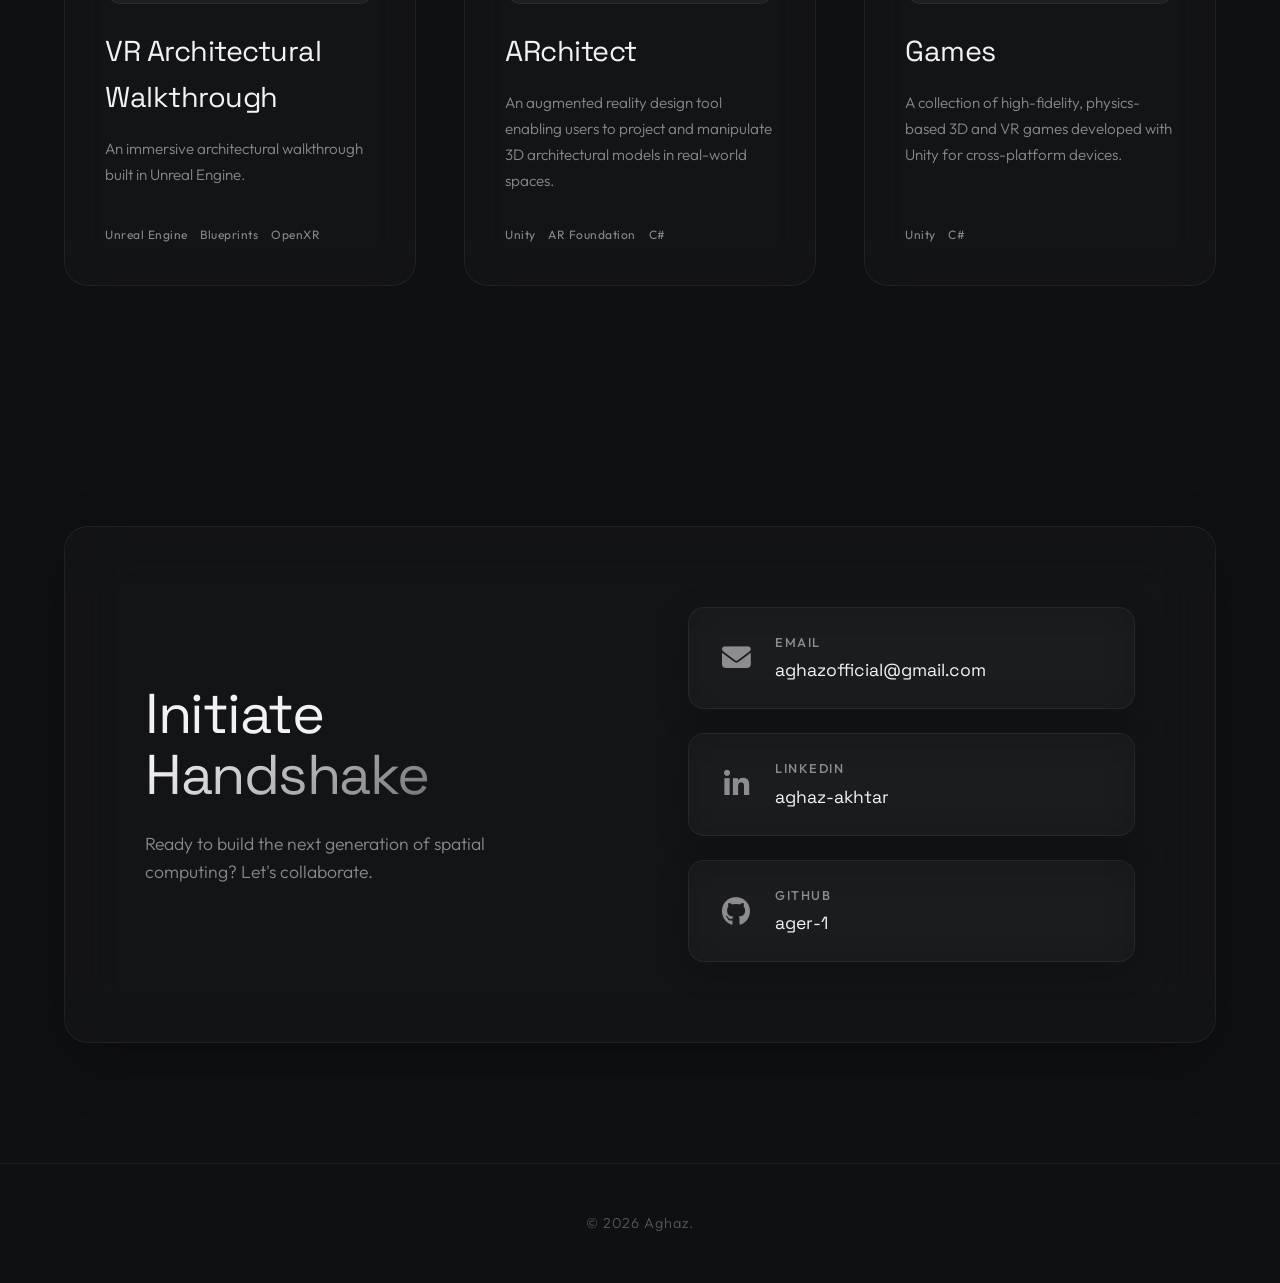
==== commit 7c24d197: "upated" ====
--- a/index.html
+++ b/index.html
@@ -104,7 +104,7 @@
                 <div class="project-card tilt-card reveal delay-1">
                     <div class="card-inner">
                         <div class="card-img">
-                            <img src="assets/f4b83d56-b4f0-48fc-87fa-9a10b0dc4668.png" alt="AR Architectural Design">
+                            <img src="assets/ARchitect_InDev.png" alt="AR Architectural Design">
                             <a href="work.html#ARchitect" class="card-overlay glass">
                                 <span><i class="fa-solid fa-link"></i>Go to Project</span>
                             </a>
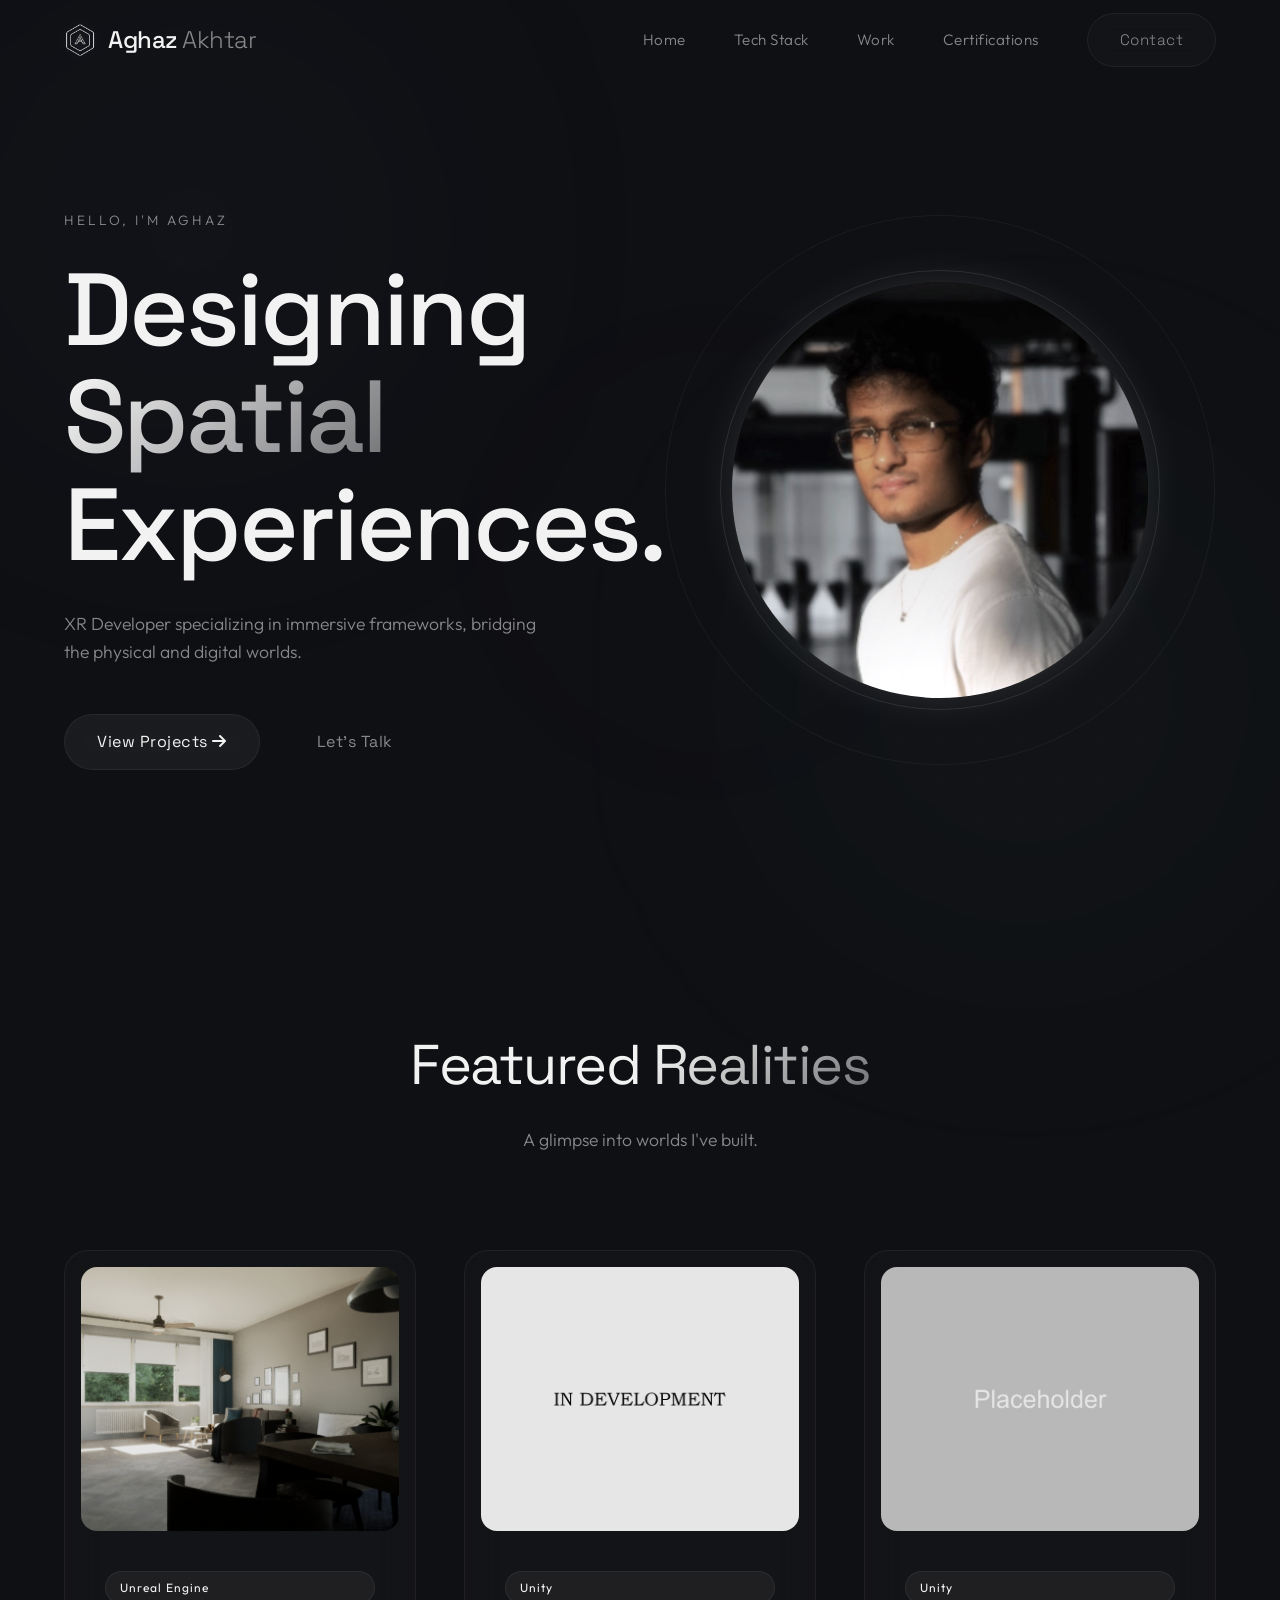
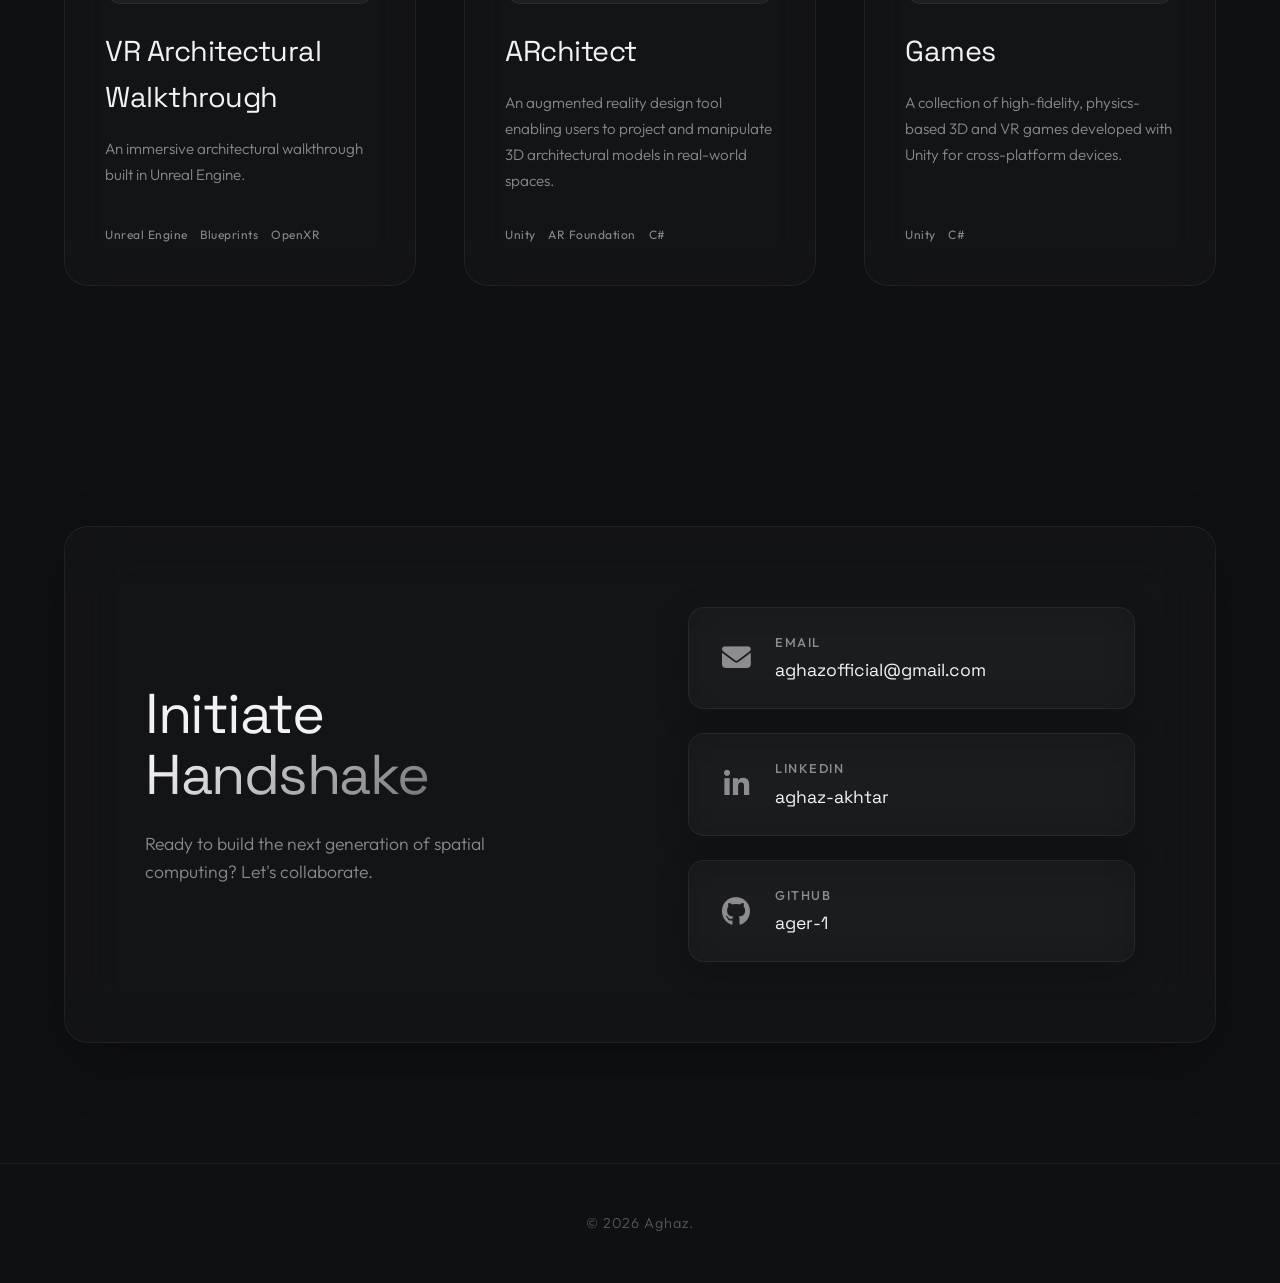
==== commit 61213390: "updated navbar" ====
--- a/index.html
+++ b/index.html
@@ -36,6 +36,7 @@
                 <li><a href="index.html">Home</a></li>
                 <li><a href="tech-stack.html">Tech Stack</a></li>
                 <li><a href="work.html">Work</a></li>
+                <li><a href="certifications.html">Certifications</a></li>
                 <li><a href="#contact" class="btn-glow">Contact</a></li>
             </ul>
             <div class="mobile-menu-btn"><i class="fas fa-bars"></i></div>
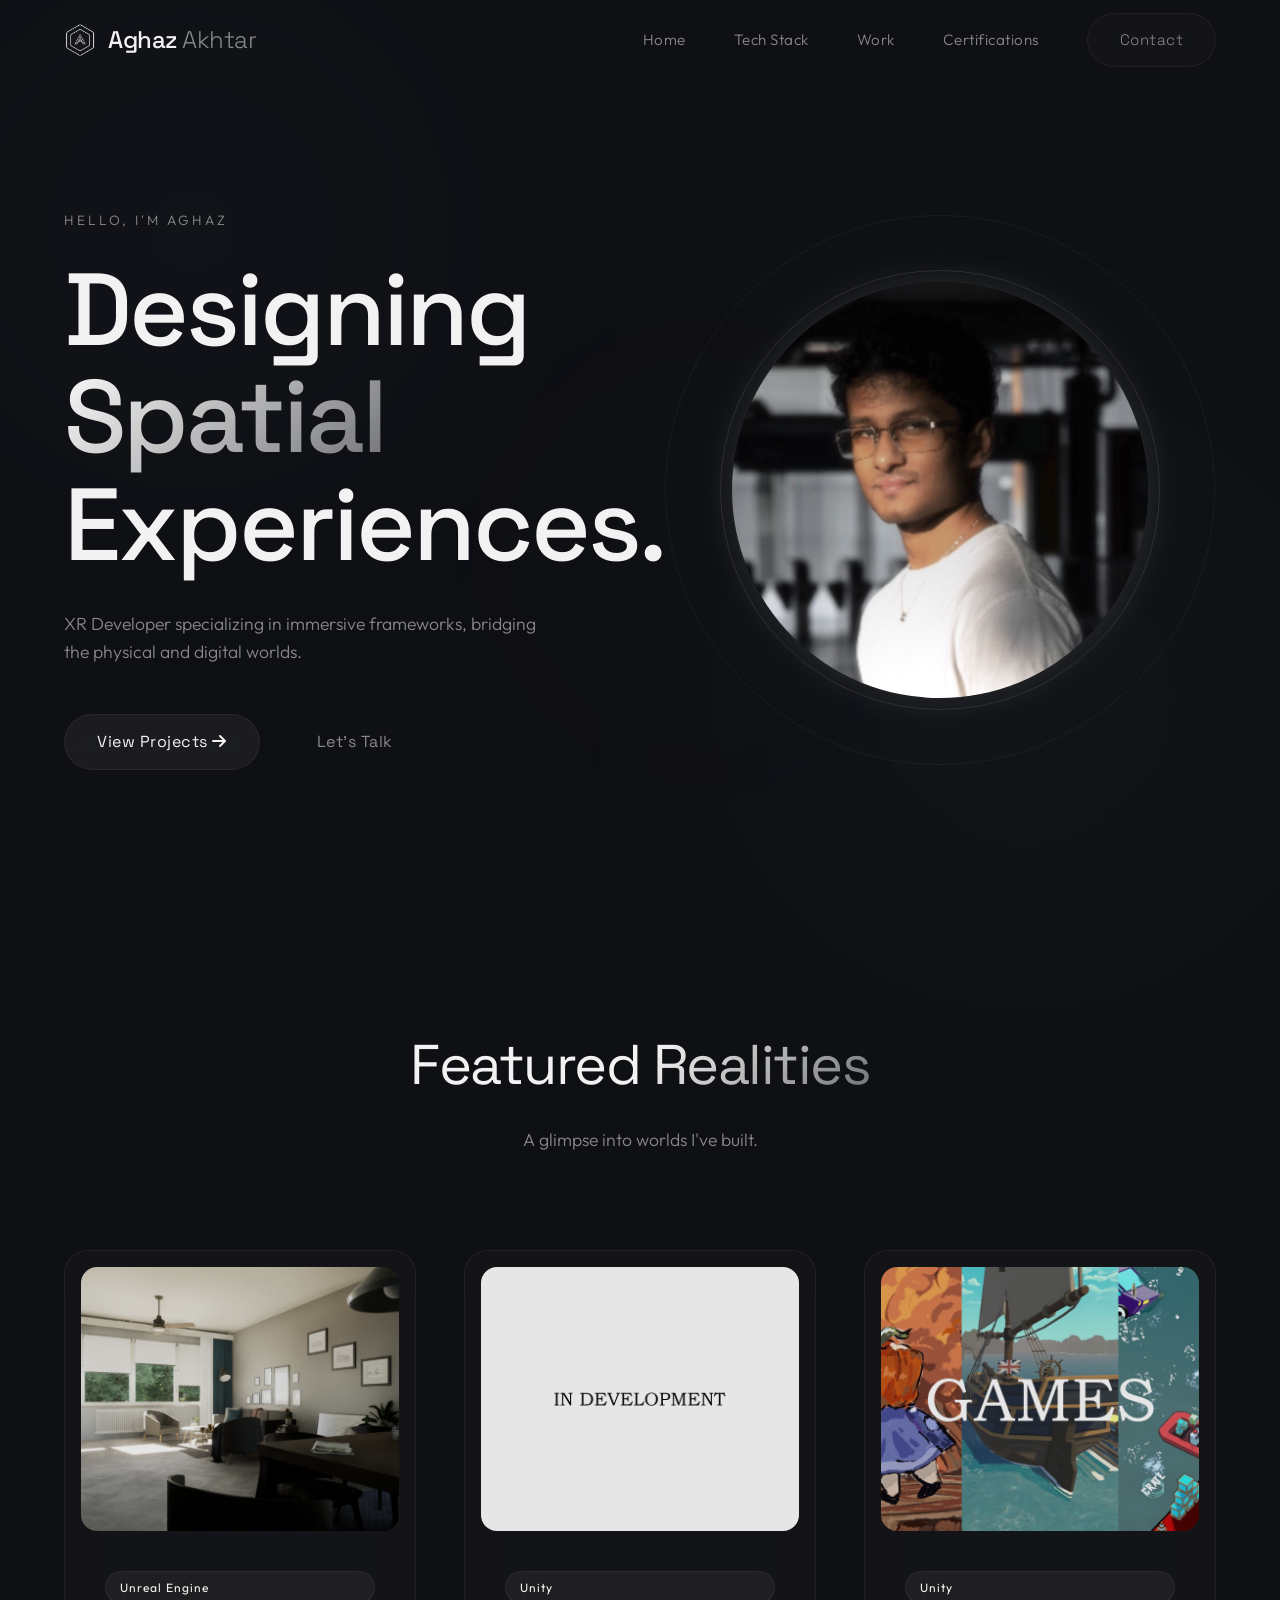
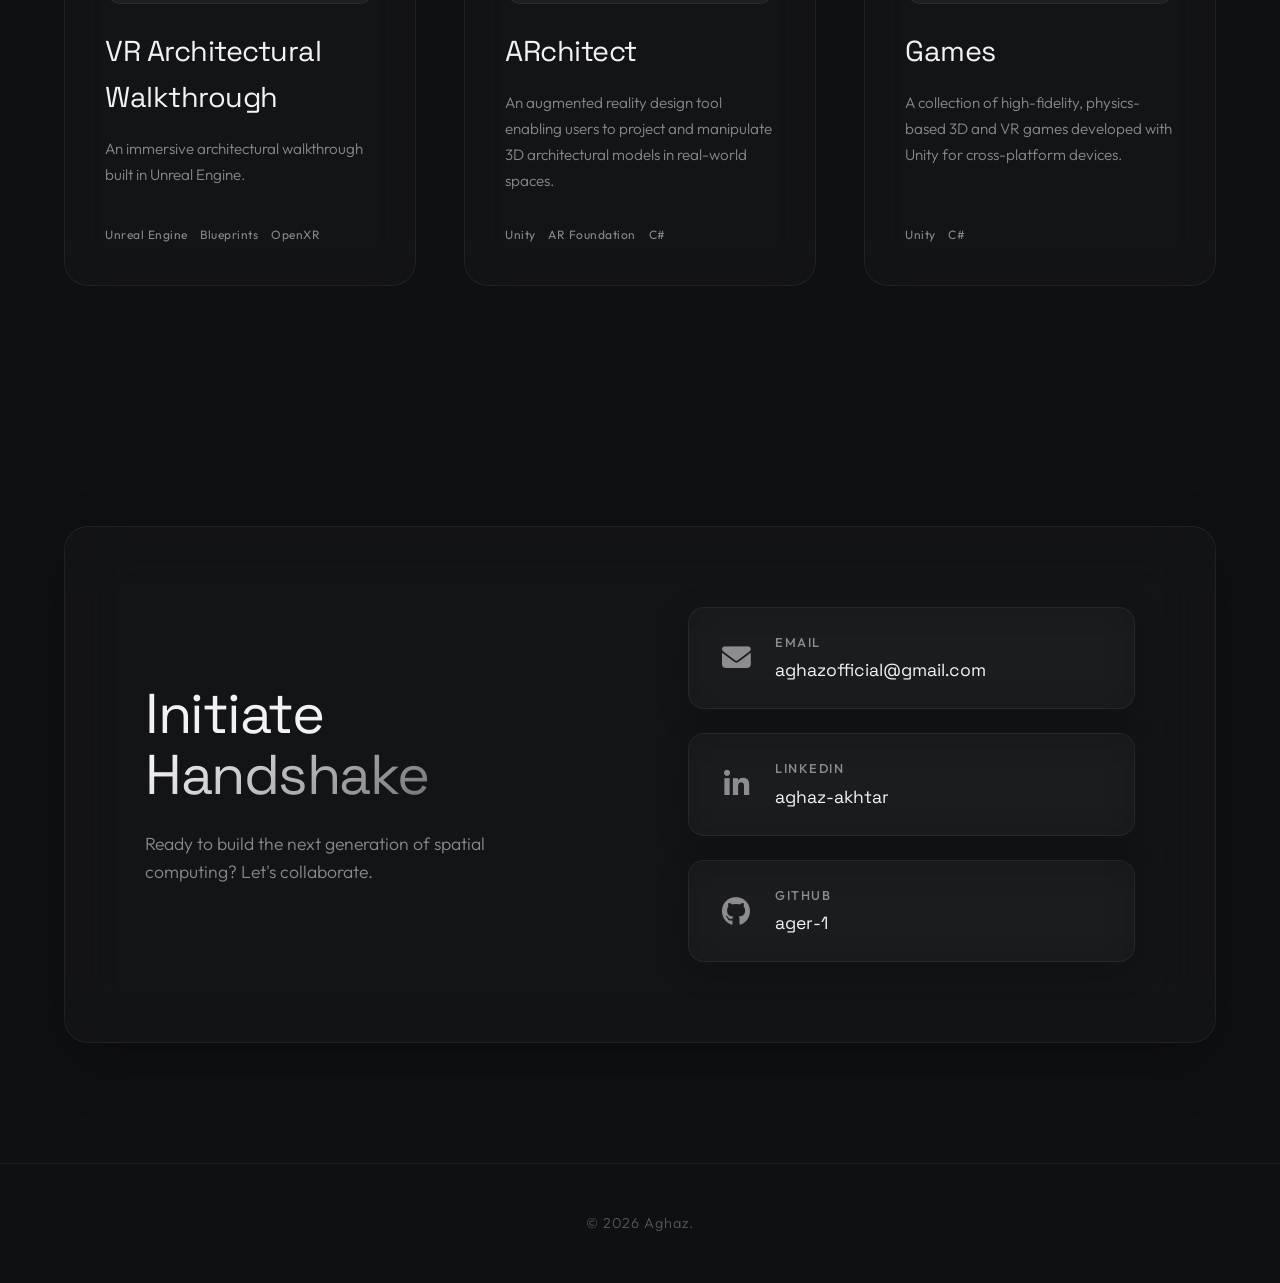
==== commit 29ea76ff: "updated" ====
--- a/index.html
+++ b/index.html
@@ -126,7 +126,7 @@
                 <div class="project-card tilt-card reveal delay-2">
                     <div class="card-inner">
                         <div class="card-img">
-                            <img src="assets/f4b83d56-b4f0-48fc-87fa-9a10b0dc4668.png" alt="Unity XR Games">
+                            <img src="assets/Games.png" alt="Unity XR Games">
                             <a href="work.html#Games" class="card-overlay glass">
                                 <span><i class="fa-brands fa-app-store-ios"></i>Go to Project</span>
                             </a>
--- a/style.css
+++ b/style.css
@@ -191,7 +191,7 @@
     position: fixed;
     top: 0;
     width: 100%;
-    z-index: 100;
+    z-index: 1001;
     transition: var(--trans-smooth);
     background: transparent;
 }
@@ -827,7 +827,8 @@
 @media (max-width: 768px) {
     .mobile-menu-btn {
         display: block;
-        z-index: 101;
+        z-index: 1002;
+        position: relative;
     }
 
     .nav-links {
@@ -845,7 +846,7 @@
         align-items: center;
         gap: 2.5rem;
         transition: right 0.4s cubic-bezier(0.25, 0.8, 0.25, 1);
-        z-index: 100;
+        z-index: 1001;
         margin: 0;
         padding: 0;
     }
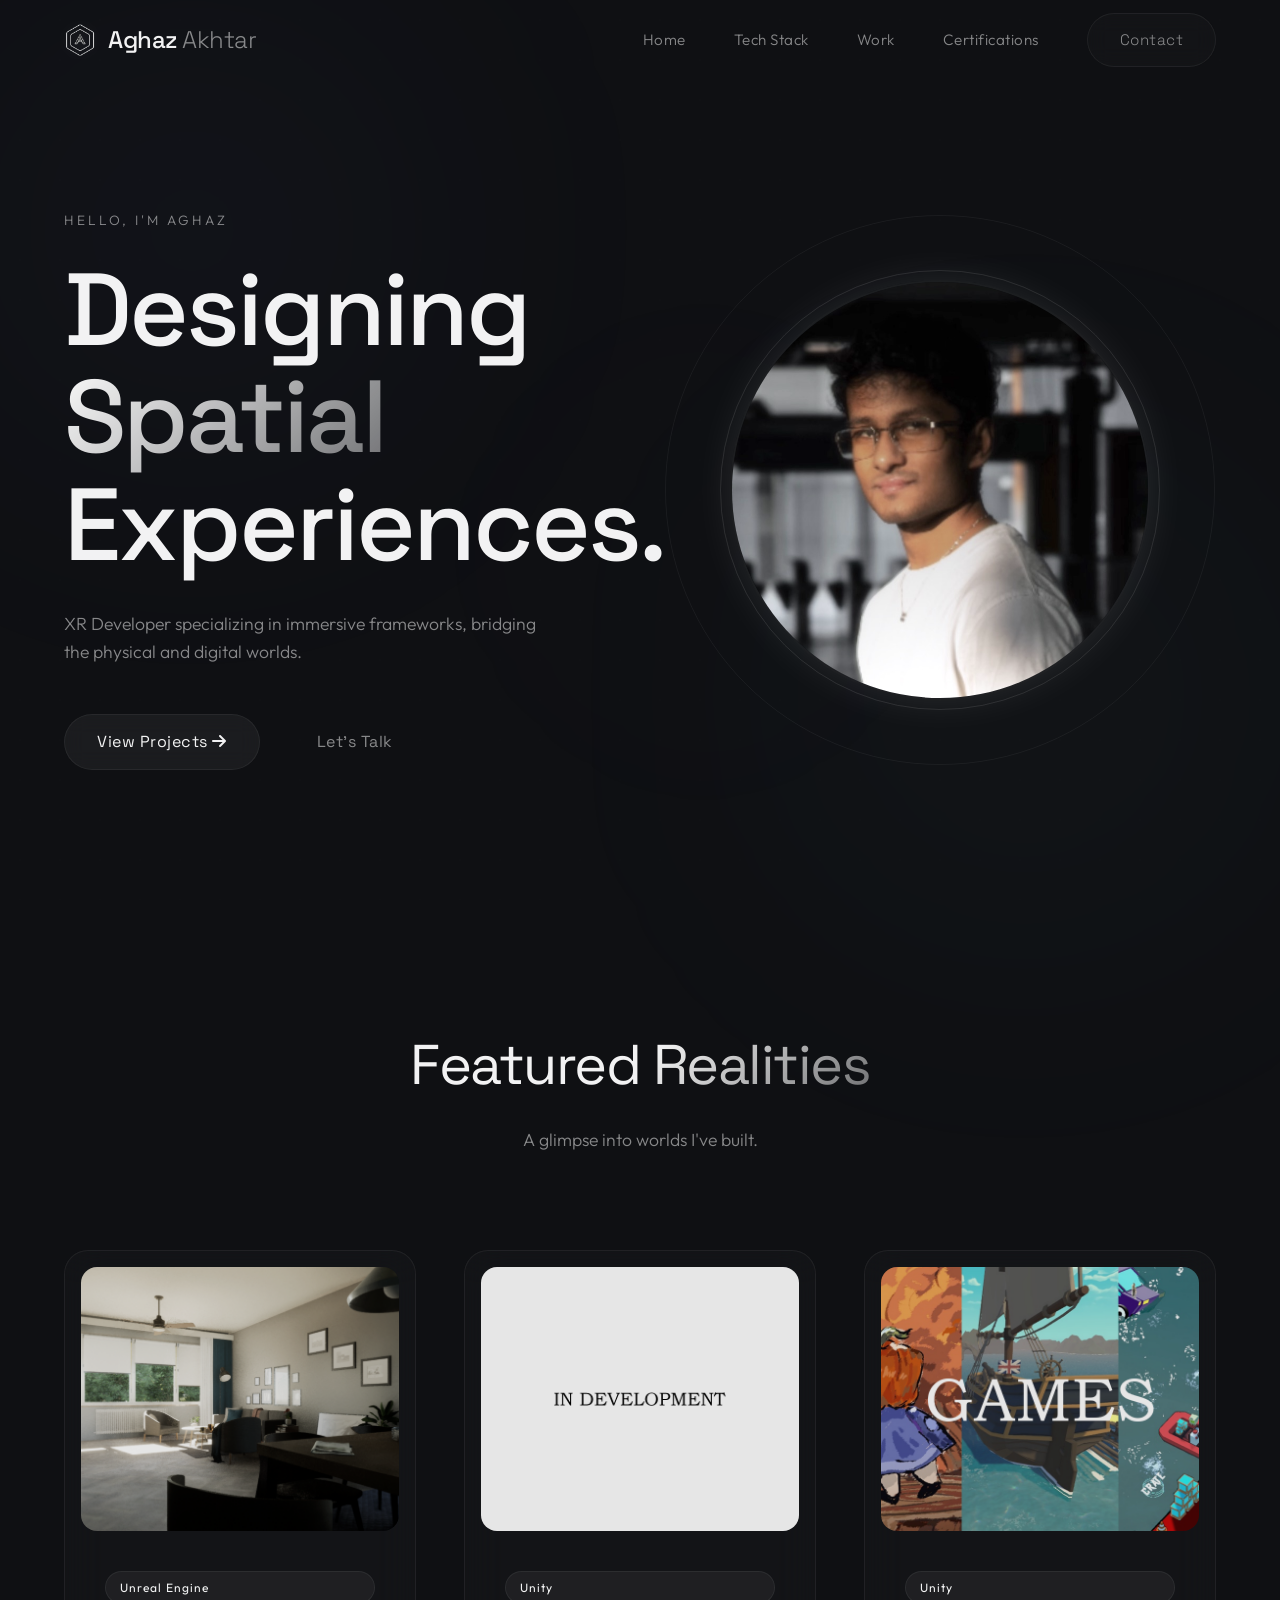
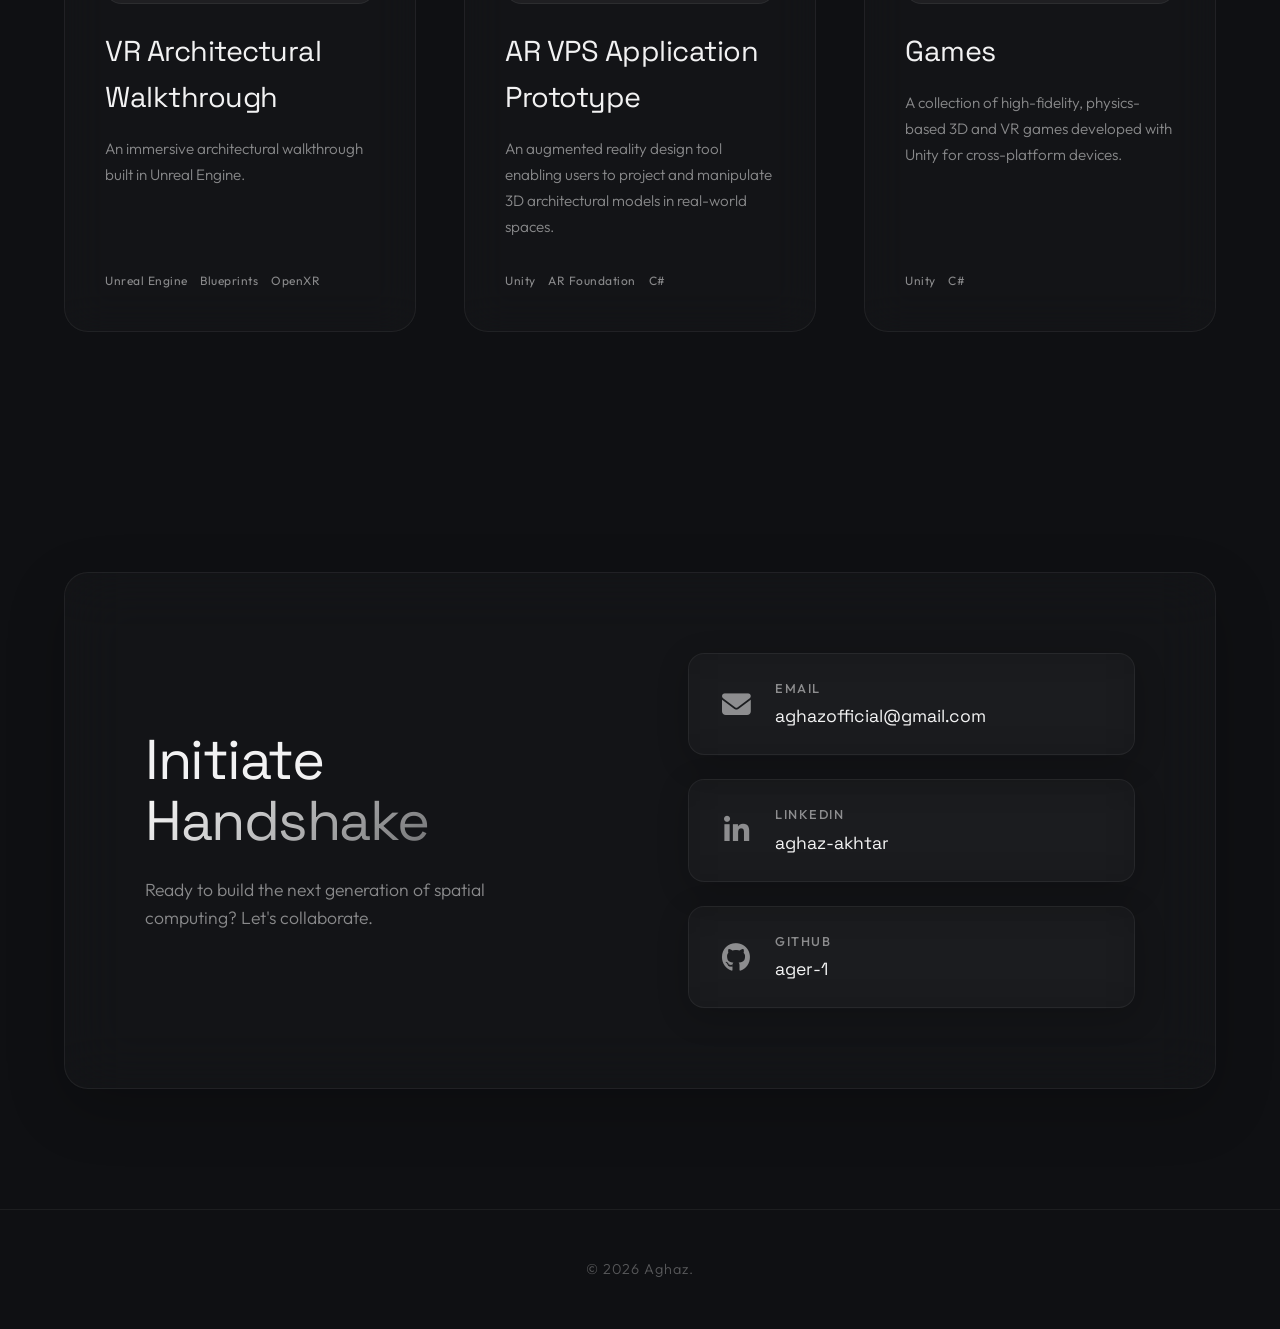
==== commit 048c22ed: "updated" ====
--- a/index.html
+++ b/index.html
@@ -112,7 +112,7 @@
                         </div>
                         <div class="card-content">
                             <span class="badge">Unity</span>
-                            <h3>ARchitect</h3>
+                            <h3>AR VPS Application Prototype</h3>
                             <p>An augmented reality design tool enabling users to project and manipulate 3D
                                 architectural models in real-world spaces.</p>
                             <div class="card-tech">
--- a/style.css
+++ b/style.css
@@ -3,27 +3,27 @@
     --bg-dark: #0f1013;
     --text-main: rgba(255, 255, 255, 0.95);
     --text-muted: rgba(255, 255, 255, 0.5);
-    
+
     /* Frosted Glass Aesthetics */
     --glass-bg: rgba(255, 255, 255, 0.02);
     --glass-bg-hover: rgba(255, 255, 255, 0.04);
     --glass-border: rgba(255, 255, 255, 0.06);
     --glass-border-hover: rgba(255, 255, 255, 0.15);
-    
+
     /* Soft Accents */
     --accent-light: rgba(255, 255, 255, 0.8);
     --accent-subtle: rgba(255, 255, 255, 0.2);
-    
+
     /* Typography */
     --font-heading: 'Space Grotesk', sans-serif;
     --font-body: 'Outfit', sans-serif;
-    
+
     /* Spacing */
     --nav-height: 80px;
     --radius-lg: 24px;
     --radius-md: 16px;
     --radius-sm: 8px;
-    
+
     /* Transitions */
     --trans-smooth: all 0.5s cubic-bezier(0.25, 0.8, 0.25, 1);
 }
@@ -76,7 +76,7 @@
     left: -10%;
     width: 50vw;
     height: 50vw;
-    background: radial-gradient(circle, rgba(140, 160, 255, 0.12) 0%, rgba(0,0,0,0) 70%);
+    background: radial-gradient(circle, rgba(140, 160, 255, 0.12) 0%, rgba(0, 0, 0, 0) 70%);
 }
 
 .orb-2 {
@@ -84,7 +84,7 @@
     right: -10%;
     width: 60vw;
     height: 60vw;
-    background: radial-gradient(circle, rgba(160, 240, 255, 0.08) 0%, rgba(0,0,0,0) 70%);
+    background: radial-gradient(circle, rgba(160, 240, 255, 0.08) 0%, rgba(0, 0, 0, 0) 70%);
 }
 
 .orb-3 {
@@ -92,13 +92,18 @@
     left: 40%;
     width: 30vw;
     height: 30vw;
-    background: radial-gradient(circle, rgba(230, 200, 255, 0.08) 0%, rgba(0,0,0,0) 70%);
+    background: radial-gradient(circle, rgba(230, 200, 255, 0.08) 0%, rgba(0, 0, 0, 0) 70%);
     animation: drift 30s infinite alternate cubic-bezier(0.5, 0, 0.5, 1);
 }
 
 @keyframes drift {
-    0% { transform: translate(0, 0); }
-    100% { transform: translate(15vw, 15vh); }
+    0% {
+        transform: translate(0, 0);
+    }
+
+    100% {
+        transform: translate(15vw, 15vh);
+    }
 }
 
 /* -------------------
@@ -106,7 +111,7 @@
    ------------------- */
 .text-gradient {
     /* Subtle silver/white shine */
-    background: linear-gradient(135deg, rgba(255,255,255,1) 0%, rgba(255,255,255,0.4) 100%);
+    background: linear-gradient(135deg, rgba(255, 255, 255, 1) 0%, rgba(255, 255, 255, 0.4) 100%);
     -webkit-background-clip: text;
     -webkit-text-fill-color: transparent;
     background-clip: text;
@@ -132,10 +137,14 @@
     padding: 120px 5%;
 }
 
-.w-100 { width: 100%; }
+.w-100 {
+    width: 100%;
+}
 
 /* Buttons */
-.btn-primary, .btn-secondary, .btn-glow {
+.btn-primary,
+.btn-secondary,
+.btn-glow {
     display: inline-block;
     padding: 14px 32px;
     border-radius: 50px;
@@ -269,7 +278,8 @@
     transition: var(--trans-smooth);
 }
 
-.nav-links a:hover, .nav-links a.active {
+.nav-links a:hover,
+.nav-links a.active {
     color: var(--text-main);
 }
 
@@ -396,23 +406,47 @@
 }
 
 @keyframes float {
-    0%, 100% { transform: translateY(0) rotateX(15deg) rotateY(15deg); }
-    50% { transform: translateY(-20px) rotateX(20deg) rotateY(10deg); }
+
+    0%,
+    100% {
+        transform: translateY(0) rotateX(15deg) rotateY(15deg);
+    }
+
+    50% {
+        transform: translateY(-20px) rotateX(20deg) rotateY(10deg);
+    }
 }
 
 @keyframes pulse {
-    0% { transform: translate(-50%, -50%) scale(0.95); opacity: 0.6; }
-    100% { transform: translate(-50%, -50%) scale(1.05); opacity: 1; }
+    0% {
+        transform: translate(-50%, -50%) scale(0.95);
+        opacity: 0.6;
+    }
+
+    100% {
+        transform: translate(-50%, -50%) scale(1.05);
+        opacity: 1;
+    }
 }
 
 @keyframes orbitX {
-    0% { transform: rotateX(0deg) rotateY(0deg) rotateZ(0deg); }
-    100% { transform: rotateX(360deg) rotateY(180deg) rotateZ(360deg); }
+    0% {
+        transform: rotateX(0deg) rotateY(0deg) rotateZ(0deg);
+    }
+
+    100% {
+        transform: rotateX(360deg) rotateY(180deg) rotateZ(360deg);
+    }
 }
 
 @keyframes orbitY {
-    0% { transform: rotateX(45deg) rotateY(0deg) rotateZ(0deg); }
-    100% { transform: rotateX(45deg) rotateY(360deg) rotateZ(360deg); }
+    0% {
+        transform: rotateX(45deg) rotateY(0deg) rotateZ(0deg);
+    }
+
+    100% {
+        transform: rotateX(45deg) rotateY(360deg) rotateZ(360deg);
+    }
 }
 
 /* -------------------
@@ -460,8 +494,13 @@
 }
 
 @keyframes scroll-left {
-    0% { transform: translateX(0); }
-    100% { transform: translateX(-50%); }
+    0% {
+        transform: translateX(0);
+    }
+
+    100% {
+        transform: translateX(-50%);
+    }
 }
 
 /* -------------------
@@ -724,6 +763,7 @@
     font-size: 1.1rem;
     font-weight: 400;
     transition: var(--trans-smooth);
+    word-break: break-word;
 }
 
 .contact-arrow {
@@ -787,8 +827,13 @@
     transform: translateY(0);
 }
 
-.delay-1 { transition-delay: 0.2s; }
-.delay-2 { transition-delay: 0.4s; }
+.delay-1 {
+    transition-delay: 0.2s;
+}
+
+.delay-2 {
+    transition-delay: 0.4s;
+}
 
 /* -------------------
    Responsive Design
@@ -860,7 +905,8 @@
         color: var(--text-muted);
     }
 
-    .nav-links a:hover, .nav-links a.active {
+    .nav-links a:hover,
+    .nav-links a.active {
         color: var(--text-main);
     }
 
@@ -868,10 +914,14 @@
         padding: 12px 28px;
         background: rgba(255, 255, 255, 0.05);
     }
-    
-    .title-primary { font-size: 3.5rem; }
-    
-    .section-padding { padding: 80px 5%; }
+
+    .title-primary {
+        font-size: 3.5rem;
+    }
+
+    .section-padding {
+        padding: 80px 5%;
+    }
 
     .holo-box {
         width: 320px;
@@ -1173,14 +1223,18 @@
     .timeline::after {
         left: 31px;
     }
+
     .timeline-item {
         width: 100%;
         padding-left: 70px;
         padding-right: 25px;
     }
-    .timeline-item.left, .timeline-item.right {
+
+    .timeline-item.left,
+    .timeline-item.right {
         left: 0;
     }
+
     .timeline-item::after {
         left: 23px !important;
         right: auto !important;
@@ -1230,7 +1284,8 @@
 
 .video-wrapper {
     position: relative;
-    padding-bottom: 56.25%; /* 16:9 Aspect Ratio */
+    padding-bottom: 56.25%;
+    /* 16:9 Aspect Ratio */
     height: 0;
     overflow: hidden;
     border-radius: var(--radius-md);
@@ -1296,18 +1351,311 @@
 }
 
 @keyframes pulse-glow {
-    0% { transform: scale(0.95); opacity: 0.5; }
-    100% { transform: scale(1.05); opacity: 0.9; }
+    0% {
+        transform: scale(0.95);
+        opacity: 0.5;
+    }
+
+    100% {
+        transform: scale(1.05);
+        opacity: 0.9;
+    }
 }
 
 @media (max-width: 992px) {
-    .work-row, .work-row:nth-child(even) {
+
+    .work-row,
+    .work-row:nth-child(even) {
         flex-direction: column;
         gap: 2rem;
     }
-    .work-media, .work-info {
+
+    .work-media,
+    .work-info {
         width: 100%;
     }
 }
 
-
+/* -------------------
+   Documentation & Devlog Layout (Standard Article Reading Style)
+   ------------------- */
+.doc-container {
+    max-width: 820px;
+    margin: 0 auto;
+    padding: 140px 5% 100px 5%;
+}
+
+.doc-back-btn {
+    display: inline-flex;
+    align-items: center;
+    gap: 0.6rem;
+    padding: 8px 18px;
+    border-radius: 50px;
+    font-family: var(--font-heading);
+    font-size: 0.85rem;
+    color: var(--text-muted);
+    background: var(--glass-bg);
+    border: 1px solid var(--glass-border);
+    text-decoration: none;
+    transition: var(--trans-smooth);
+    margin-bottom: 2rem;
+}
+
+.doc-back-btn:hover {
+    color: var(--text-main);
+    background: var(--glass-bg-hover);
+    border-color: var(--glass-border-hover);
+    transform: translateX(-3px);
+}
+
+.doc-header {
+    margin-bottom: 3rem;
+}
+
+.doc-header .badge {
+    width: fit-content;
+    margin-bottom: 0.85rem;
+    font-size: 0.78rem;
+    padding: 4px 12px;
+    letter-spacing: 0.5px;
+    border-radius: 50px;
+    background: rgba(255, 255, 255, 0.04);
+    border: 1px solid var(--glass-border);
+    color: var(--text-muted);
+}
+
+.doc-header h1 {
+    font-family: var(--font-heading);
+    font-size: clamp(2rem, 4vw, 2.75rem);
+    font-weight: 700;
+    line-height: 1.2;
+    letter-spacing: -0.8px;
+    margin-bottom: 1.25rem;
+    color: #ffffff;
+}
+
+.doc-author-meta {
+    display: flex;
+    flex-wrap: wrap;
+    align-items: center;
+    gap: 1.5rem;
+    color: var(--text-muted);
+    font-size: 0.9rem;
+    padding-bottom: 1.5rem;
+    border-bottom: 1px solid rgba(255, 255, 255, 0.1);
+}
+
+.doc-author-meta span {
+    display: inline-flex;
+    align-items: center;
+    gap: 0.5rem;
+}
+
+.doc-content {
+    display: flex;
+    flex-direction: column;
+    gap: 3rem;
+}
+
+/* Standard Article Section Flow (No heavy card boxes) */
+.doc-card {
+    padding: 0;
+    background: transparent;
+    border: none;
+    border-radius: 0;
+    backdrop-filter: none;
+    -webkit-backdrop-filter: none;
+    padding-bottom: 2.75rem;
+    border-bottom: 1px solid rgba(255, 255, 255, 0.06);
+}
+
+.doc-card:last-child {
+    border-bottom: none;
+    padding-bottom: 0;
+}
+
+.doc-card h2 {
+    font-family: var(--font-heading);
+    font-size: 1.55rem;
+    font-weight: 600;
+    letter-spacing: -0.4px;
+    margin-bottom: 1.25rem;
+    color: #ffffff;
+}
+
+.doc-card h3 {
+    font-family: var(--font-heading);
+    font-size: 1.15rem;
+    font-weight: 500;
+    letter-spacing: -0.2px;
+    margin: 1.85rem 0 0.75rem 0;
+    color: rgba(255, 255, 255, 0.9);
+}
+
+.doc-card p {
+    color: rgba(255, 255, 255, 0.72);
+    font-size: 0.98rem;
+    line-height: 1.8;
+    font-weight: 300;
+    margin-bottom: 1rem;
+}
+
+.doc-card p strong {
+    color: rgba(255, 255, 255, 0.95);
+    font-weight: 500;
+}
+
+.doc-card p:last-child {
+    margin-bottom: 0;
+}
+
+.doc-card ul {
+    margin: 1rem 0 1.25rem 1.25rem;
+    color: rgba(255, 255, 255, 0.72);
+    font-size: 0.98rem;
+    line-height: 1.8;
+    font-weight: 300;
+}
+
+.doc-card ul li {
+    margin-bottom: 0.6rem;
+}
+
+.doc-card ul li strong {
+    color: rgba(255, 255, 255, 0.95);
+    font-weight: 500;
+}
+
+.doc-image-box {
+    margin: 2rem 0;
+    border-radius: 12px;
+    overflow: hidden;
+    border: 1px solid rgba(255, 255, 255, 0.08);
+    box-shadow: 0 12px 36px rgba(0, 0, 0, 0.4);
+}
+
+.doc-image-box img {
+    width: 100%;
+    height: auto;
+    display: block;
+}
+
+/* Status Pill Note */
+.doc-status-note {
+    display: inline-flex;
+    align-items: center;
+    gap: 0.55rem;
+    padding: 8px 18px;
+    border-radius: 50px;
+    background: rgba(96, 165, 250, 0.08);
+    border: 1px solid rgba(96, 165, 250, 0.2);
+    color: #60a5fa;
+    font-size: 0.85rem;
+    font-weight: 500;
+    margin-top: 1.25rem !important;
+}
+
+/* Code Snippet Box (Minimalist Syntax Presentation) */
+.code-box {
+    margin: 1.25rem 0;
+    border-radius: 10px;
+    background: #090a0d;
+    border: 1px solid rgba(255, 255, 255, 0.07);
+    overflow: hidden;
+    box-shadow: 0 8px 24px rgba(0, 0, 0, 0.35);
+}
+
+.code-header {
+    display: flex;
+    justify-content: space-between;
+    align-items: center;
+    padding: 8px 16px;
+    background: rgba(255, 255, 255, 0.025);
+    border-bottom: 1px solid rgba(255, 255, 255, 0.05);
+    font-family: var(--font-heading);
+    font-size: 0.78rem;
+    color: var(--text-muted);
+    letter-spacing: 0.4px;
+}
+
+.code-header .lang-badge {
+    display: inline-flex;
+    align-items: center;
+    gap: 0.45rem;
+    color: rgba(255, 255, 255, 0.8);
+    font-weight: 500;
+}
+
+.code-box pre {
+    padding: 1.1rem 1.35rem;
+    overflow-x: auto;
+    font-family: 'Consolas', 'Fira Code', 'Monaco', monospace;
+    font-size: 0.85rem;
+    line-height: 1.6;
+    color: #e3e8f0;
+}
+
+.code-box code {
+    font-family: inherit;
+}
+
+/* Syntax Highlighting Utilities */
+.code-comment { color: #6e7681; font-style: italic; }
+.code-keyword { color: #ff7b72; font-weight: 500; }
+.code-type { color: #79c0ff; }
+.code-func { color: #d2a8ff; }
+.code-num { color: #79c0ff; }
+.code-string { color: #a5d6ff; }
+
+/* Read More Button on Work Page */
+.doc-read-more-btn {
+    display: inline-flex;
+    align-items: center;
+    gap: 0.6rem;
+    margin-top: 1.25rem;
+    padding: 10px 20px;
+    border-radius: 50px;
+    font-family: var(--font-heading);
+    font-size: 0.88rem;
+    font-weight: 500;
+    color: var(--text-main);
+    background: rgba(255, 255, 255, 0.04);
+    border: 1px solid var(--glass-border);
+    text-decoration: none;
+    transition: var(--trans-smooth);
+}
+
+.doc-read-more-btn i {
+    font-size: 0.8rem;
+    transition: transform 0.3s ease;
+}
+
+.doc-read-more-btn:hover {
+    background: rgba(255, 255, 255, 0.1);
+    border-color: rgba(255, 255, 255, 0.3);
+    transform: translateY(-2px);
+    box-shadow: 0 6px 20px rgba(0, 0, 0, 0.25);
+}
+
+.doc-read-more-btn:hover i {
+    transform: translateX(4px);
+}
+
+@media (max-width: 768px) {
+    .doc-container {
+        padding-top: 120px;
+    }
+
+    .doc-card {
+        padding: 1.35rem;
+    }
+
+    .doc-header h1 {
+        font-size: 1.8rem;
+    }
+
+    .code-box pre {
+        padding: 0.85rem;
+        font-size: 0.8rem;
+    }
+}
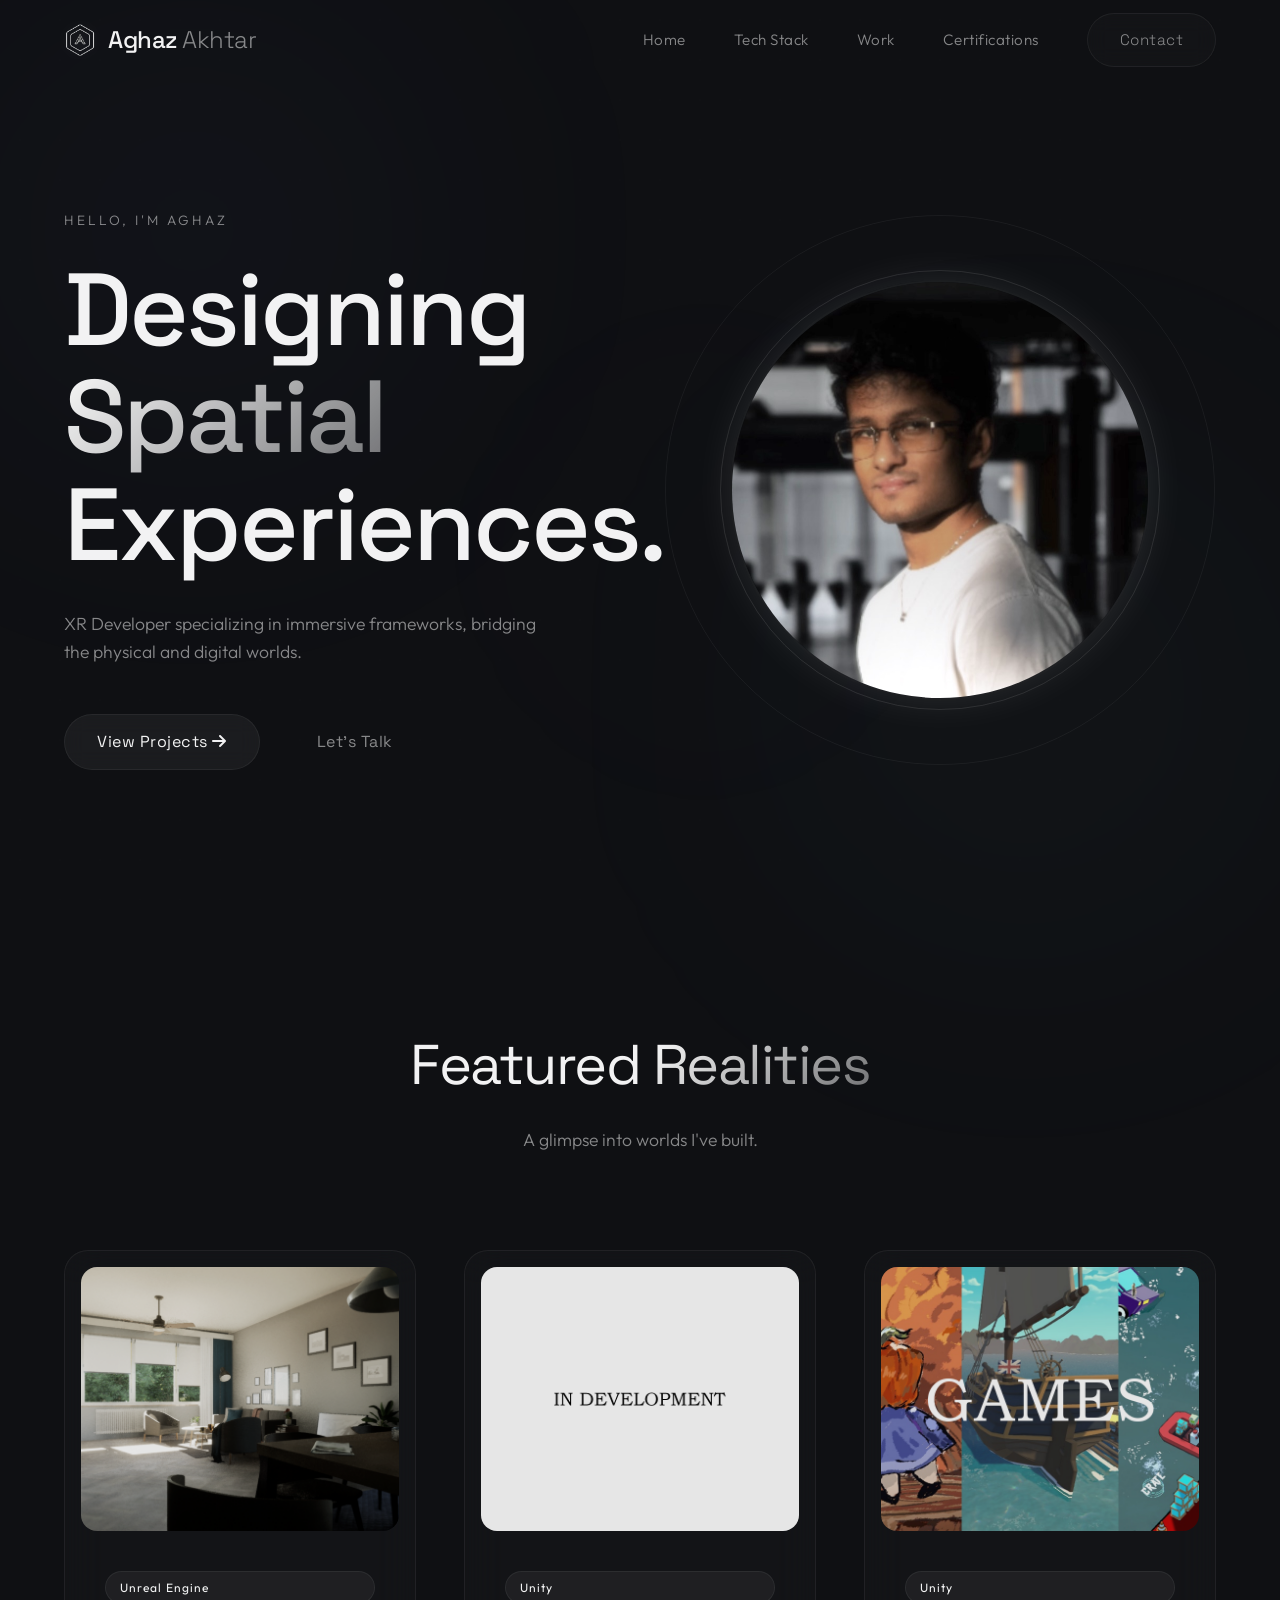
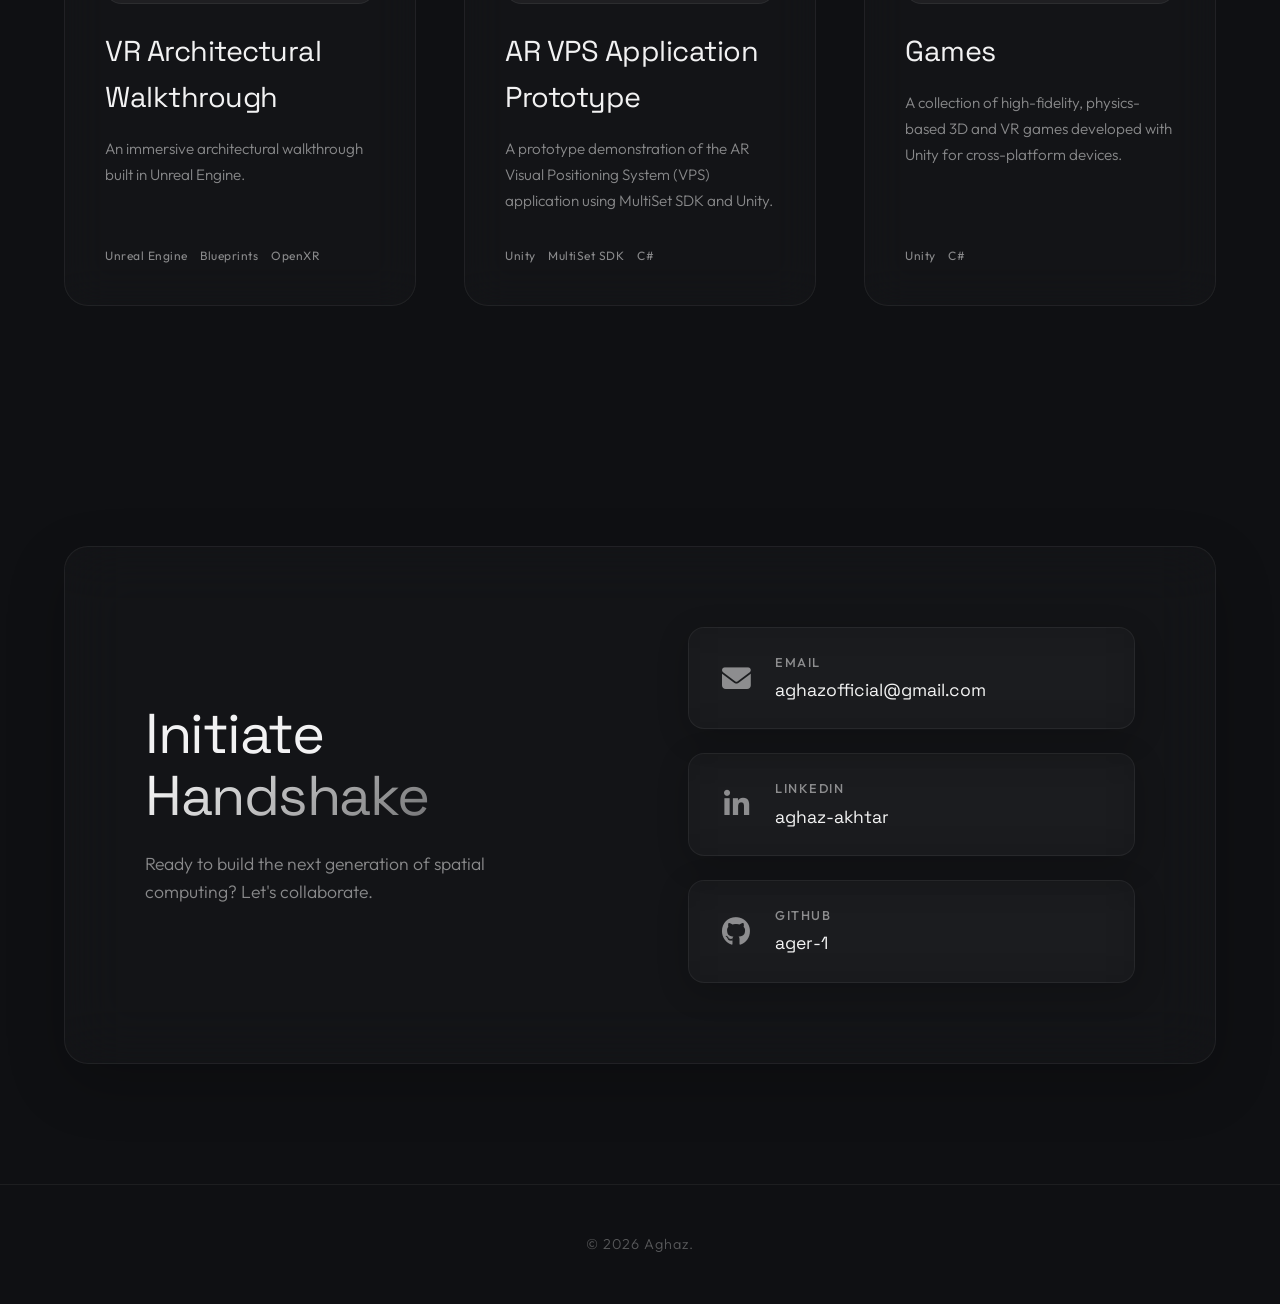
==== commit c608aa4e: "updated" ====
--- a/index.html
+++ b/index.html
@@ -106,17 +106,17 @@
                     <div class="card-inner">
                         <div class="card-img">
                             <img src="assets/ARchitect_InDev.png" alt="AR Architectural Design">
-                            <a href="work.html#ARchitect" class="card-overlay glass">
+                            <a href="work.html#Multiset-VPS" class="card-overlay glass">
                                 <span><i class="fa-solid fa-link"></i>Go to Project</span>
                             </a>
                         </div>
                         <div class="card-content">
                             <span class="badge">Unity</span>
                             <h3>AR VPS Application Prototype</h3>
-                            <p>An augmented reality design tool enabling users to project and manipulate 3D
-                                architectural models in real-world spaces.</p>
+                            <p>A prototype demonstration of the AR Visual Positioning System (VPS) application using
+                                MultiSet SDK and Unity.</p>
                             <div class="card-tech">
-                                <span>Unity</span><span>AR Foundation</span><span>C#</span>
+                                <span>Unity</span><span>MultiSet SDK</span><span>C#</span>
                             </div>
                         </div>
                     </div>
--- a/style.css
+++ b/style.css
@@ -191,6 +191,33 @@
 .btn-glow:hover {
     background: rgba(255, 255, 255, 0.1);
     border-color: rgba(255, 255, 255, 0.3);
+}
+
+/* Category Filter Buttons */
+.filter-btn {
+    background: rgba(255, 255, 255, 0.03);
+    border: 1px solid var(--glass-border);
+    color: var(--text-muted);
+    padding: 0.5rem 1.2rem;
+    border-radius: 30px;
+    font-size: 0.9rem;
+    font-family: var(--font-heading);
+    cursor: pointer;
+    transition: var(--trans-smooth);
+    backdrop-filter: blur(10px);
+}
+
+.filter-btn:hover {
+    background: rgba(255, 255, 255, 0.08);
+    color: var(--text-main);
+    border-color: rgba(255, 255, 255, 0.2);
+}
+
+.filter-btn.active {
+    background: rgba(255, 255, 255, 0.15);
+    color: var(--text-main);
+    border-color: rgba(255, 255, 255, 0.4);
+    box-shadow: 0 4px 15px rgba(255, 255, 255, 0.05);
 }
 
 /* -------------------
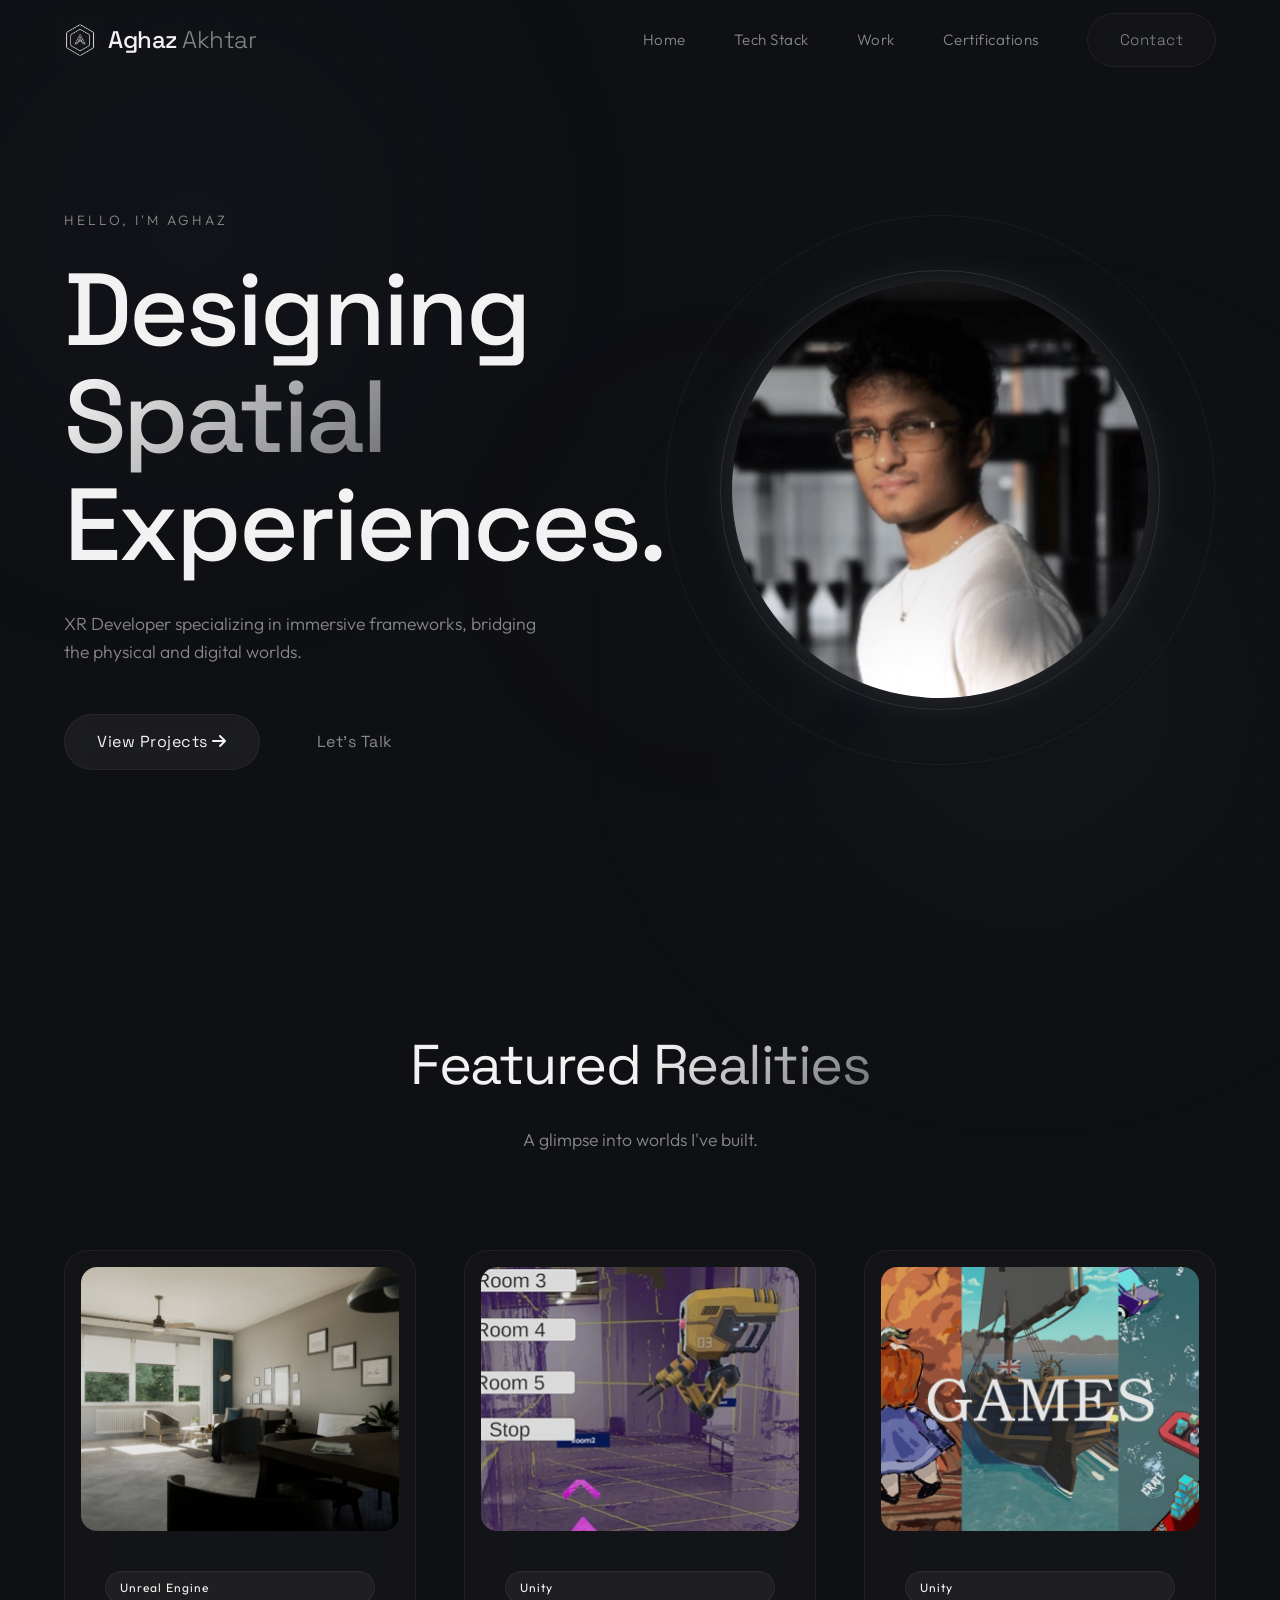
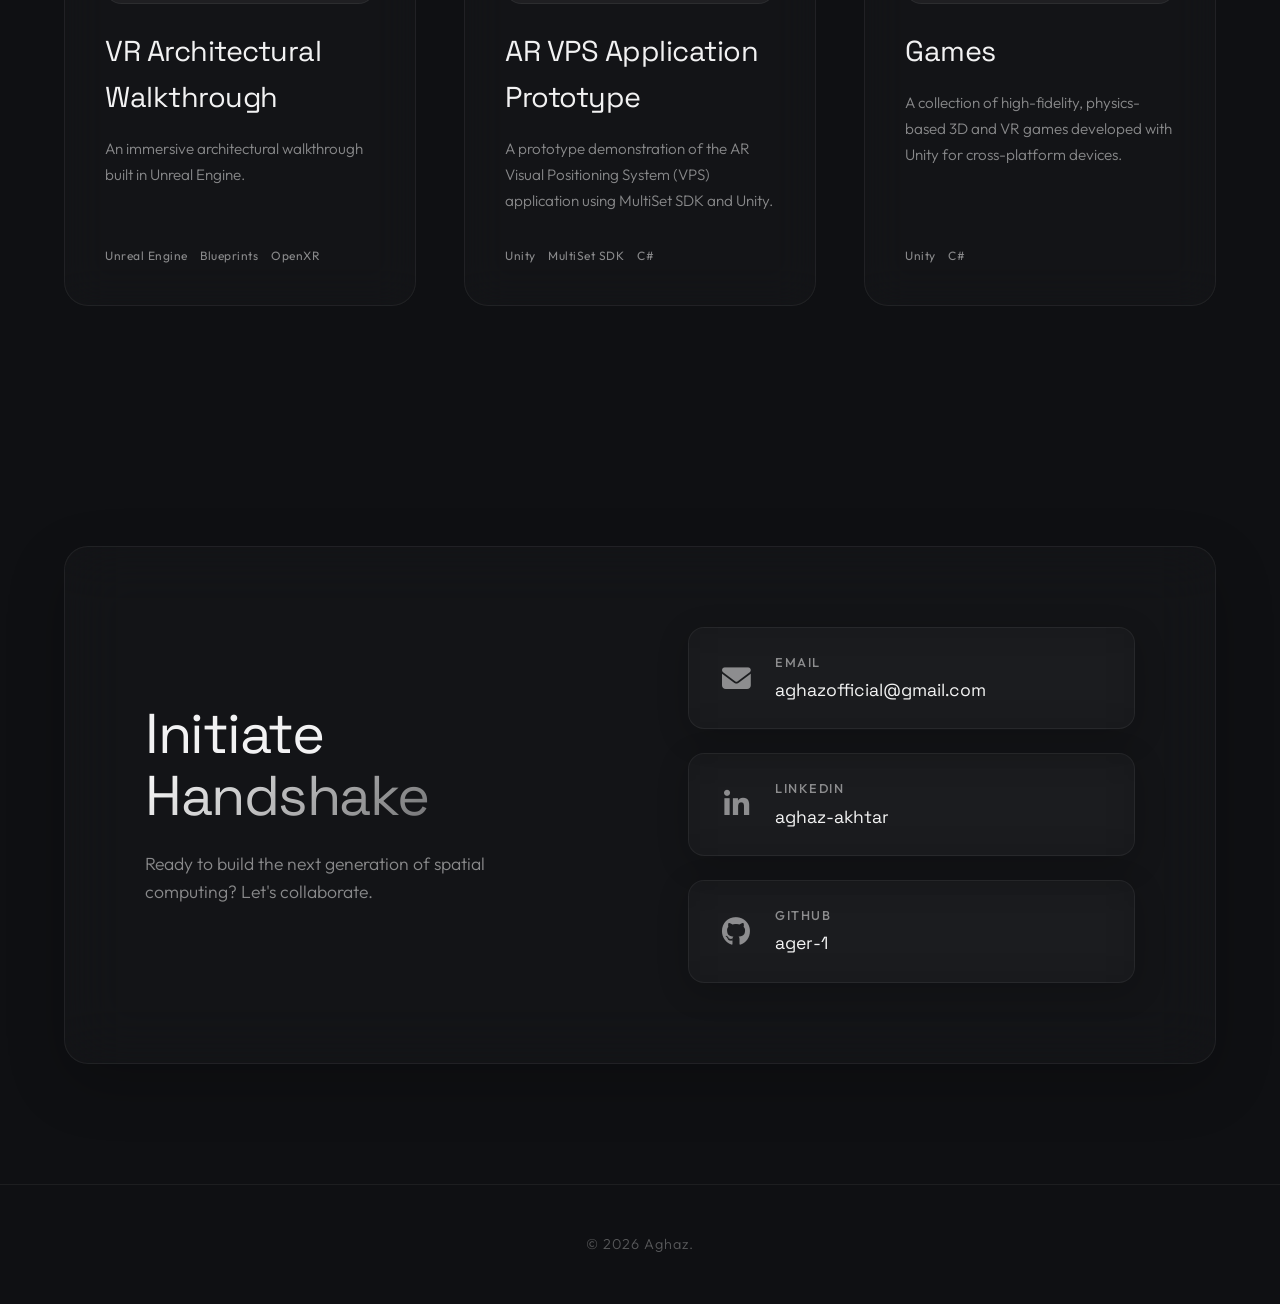
==== commit 71312fef: "updated" ====
--- a/index.html
+++ b/index.html
@@ -86,7 +86,7 @@
                     <div class="card-inner">
                         <div class="card-img">
                             <img src="assets/VRArch.png" alt="VR Architectural Walkthrough">
-                            <a href="work.html#VR-Arch-Walkthrough" class="card-overlay glass">
+                            <a href="work.html#VR-Arch-Walkthrough" class="card-overlay">
                                 <span><i class="fa-solid fa-play"></i>Go to Project</span>
                             </a>
                         </div>
@@ -105,8 +105,8 @@
                 <div class="project-card tilt-card reveal delay-1">
                     <div class="card-inner">
                         <div class="card-img">
-                            <img src="assets/ARchitect_InDev.png" alt="AR Architectural Design">
-                            <a href="work.html#Multiset-VPS" class="card-overlay glass">
+                            <img src="assets/VPSApp.PNG" alt="AR Architectural Design">
+                            <a href="work.html#Multiset-VPS" class="card-overlay">
                                 <span><i class="fa-solid fa-link"></i>Go to Project</span>
                             </a>
                         </div>
@@ -127,7 +127,7 @@
                     <div class="card-inner">
                         <div class="card-img">
                             <img src="assets/Games.png" alt="Unity XR Games">
-                            <a href="work.html#Games" class="card-overlay glass">
+                            <a href="work.html#Games" class="card-overlay">
                                 <span><i class="fa-brands fa-app-store-ios"></i>Go to Project</span>
                             </a>
                         </div>
